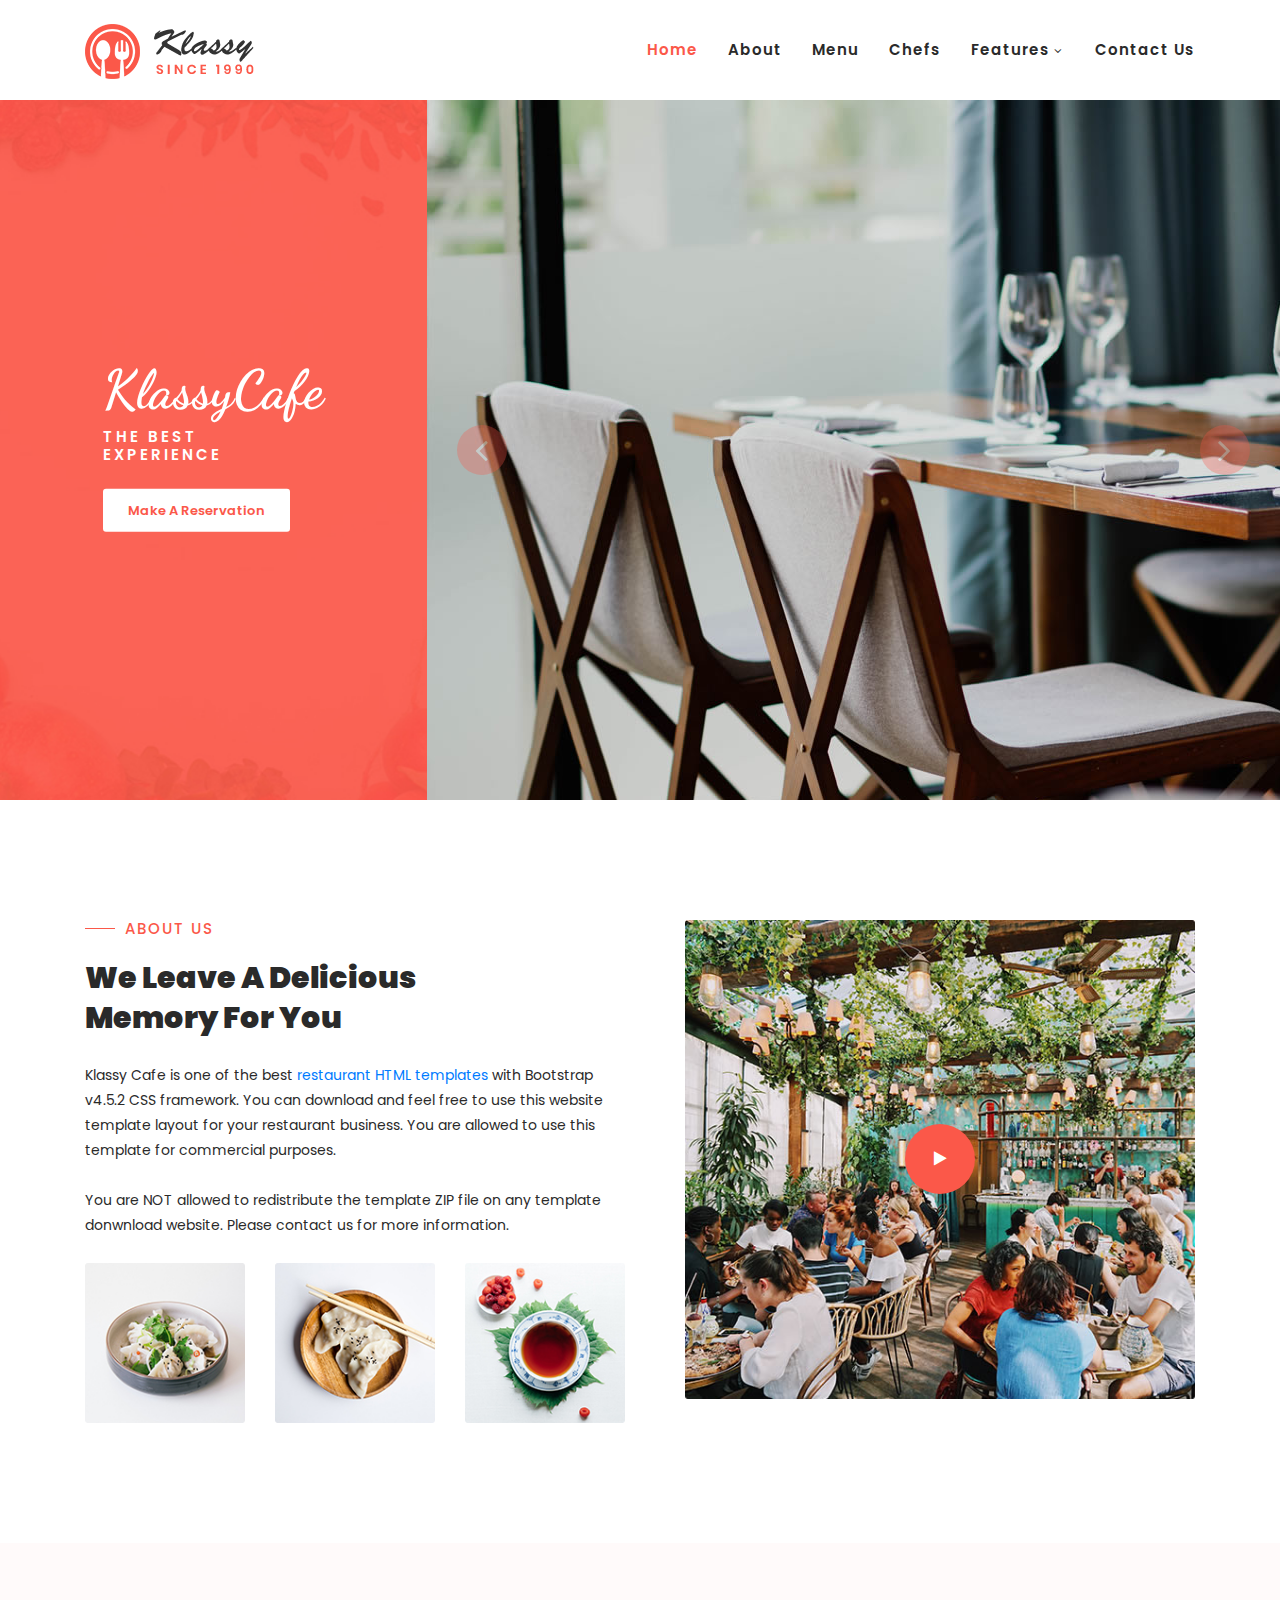
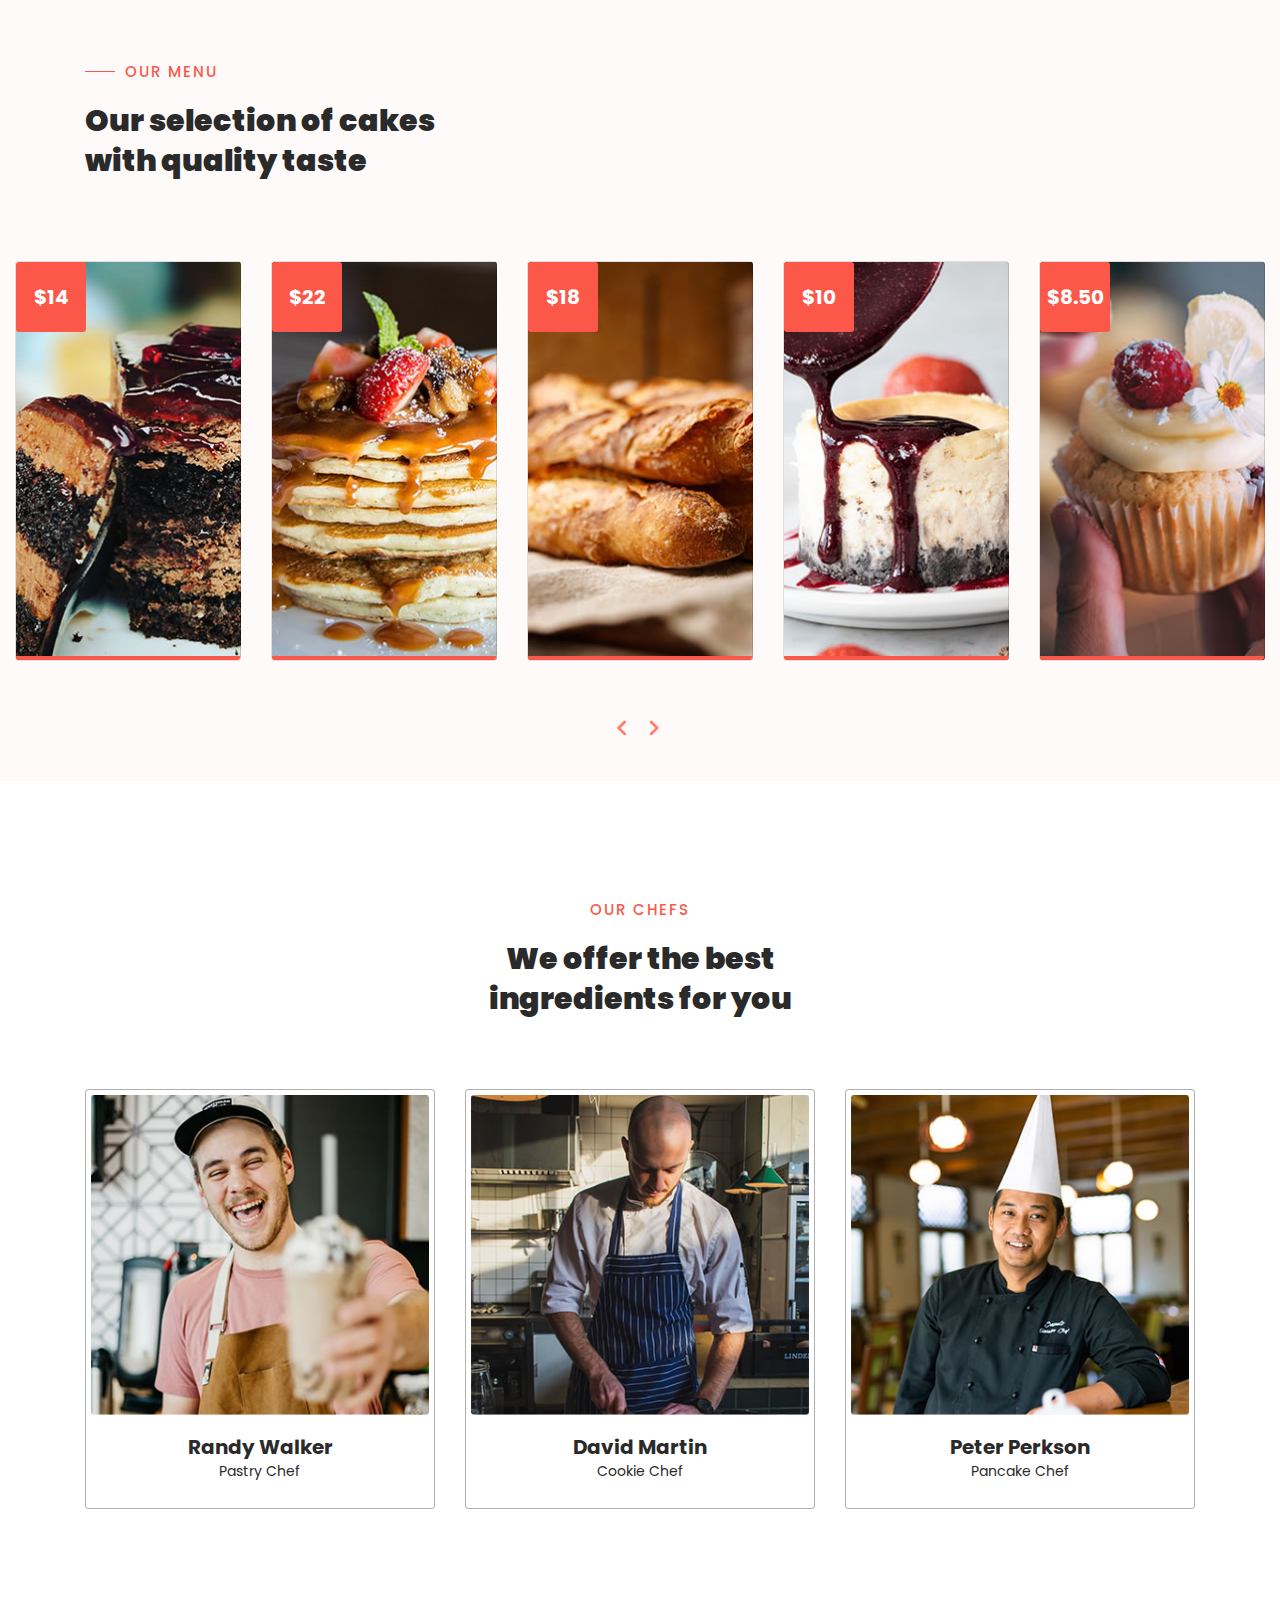
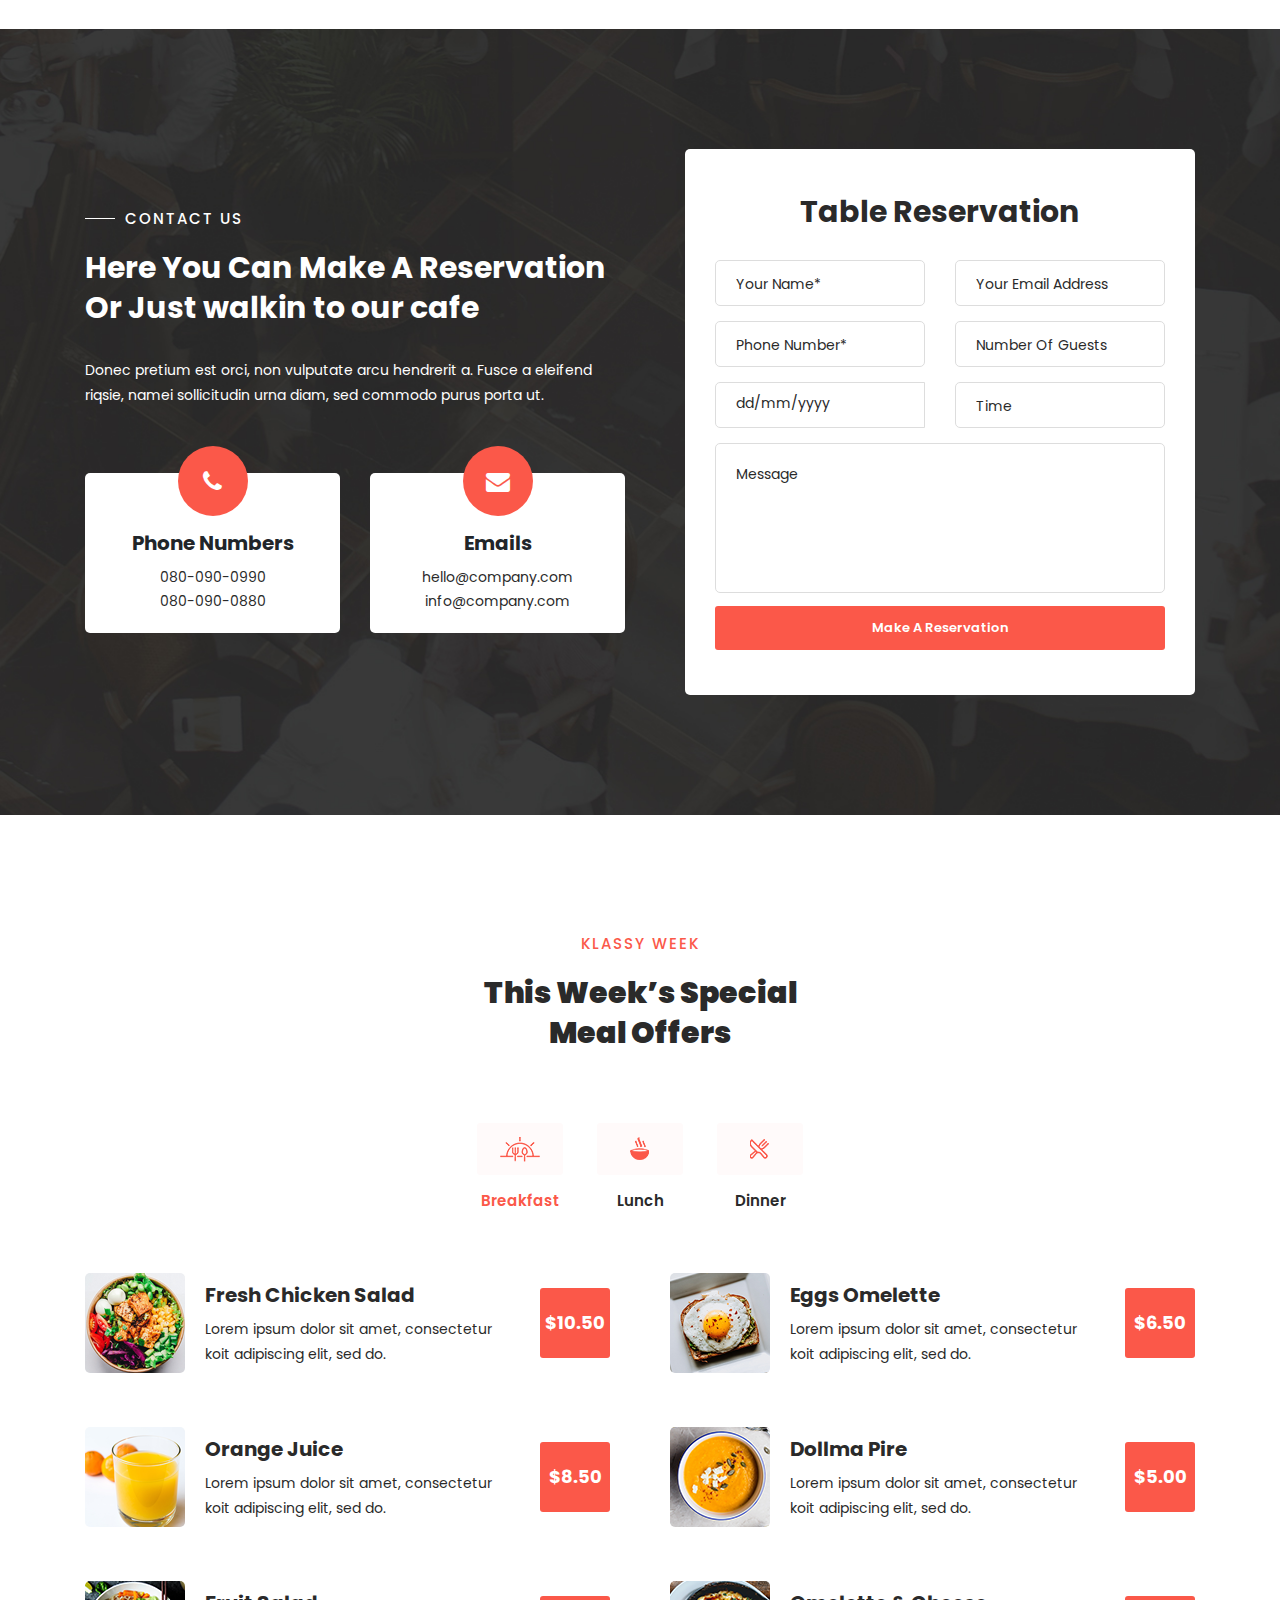
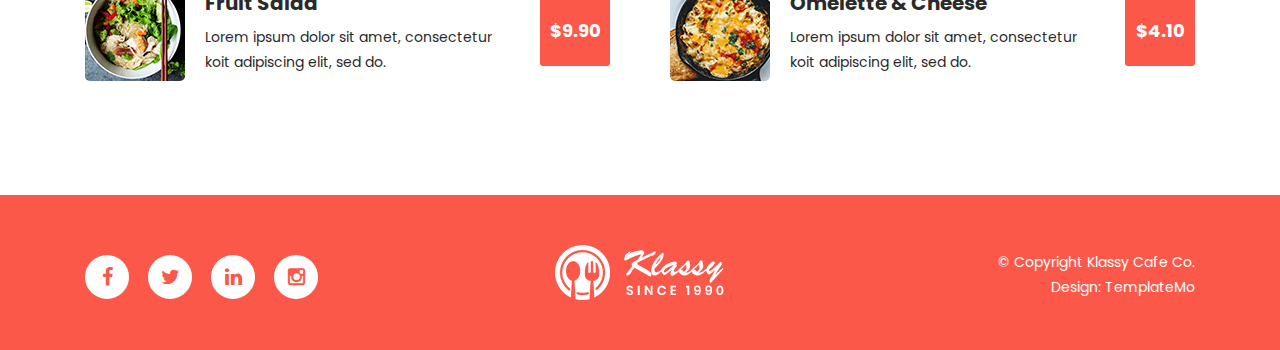
==== index.html @ 43f3581b "first commit" ====
<!DOCTYPE html>
<html lang="en">

  <head>

    <meta charset="utf-8">
    <meta name="viewport" content="width=device-width, initial-scale=1, shrink-to-fit=no">
    <meta name="description" content="">
    <meta name="author" content="">
    <link href="https://fonts.googleapis.com/css?family=Poppins:100,200,300,400,500,600,700,800,900&display=swap" rel="stylesheet">
    <link href="https://fonts.googleapis.com/css2?family=Dancing+Script:wght@400;500;600;700&display=swap" rel="stylesheet">

    <title>Klassy Cafe - Restaurant HTML Template</title>
<!--
    
TemplateMo 558 Klassy Cafe

https://templatemo.com/tm-558-klassy-cafe

-->
    <!-- Additional CSS Files -->
    <link rel="stylesheet" type="text/css" href="assets/css/bootstrap.min.css">

    <link rel="stylesheet" type="text/css" href="assets/css/font-awesome.css">

    <link rel="stylesheet" href="assets/css/templatemo-klassy-cafe.css">

    <link rel="stylesheet" href="assets/css/owl-carousel.css">

    <link rel="stylesheet" href="assets/css/lightbox.css">

    </head>
    
    <body>
    
    <!-- ***** Preloader Start ***** -->
    <div id="preloader">
        <div class="jumper">
            <div></div>
            <div></div>
            <div></div>
        </div>
    </div>  
    <!-- ***** Preloader End ***** -->
    
    
    <!-- ***** Header Area Start ***** -->
    <header class="header-area header-sticky">
        <div class="container">
            <div class="row">
                <div class="col-12">
                    <nav class="main-nav">
                        <!-- ***** Logo Start ***** -->
                        <a href="index.html" class="logo">
                            <img src="assets/images/klassy-logo.png" align="klassy cafe html template">
                        </a>
                        <!-- ***** Logo End ***** -->
                        <!-- ***** Menu Start ***** -->
                        <ul class="nav">
                            <li class="scroll-to-section"><a href="#top" class="active">Home</a></li>
                            <li class="scroll-to-section"><a href="#about">About</a></li>
                           	
                        <!-- 
                            <li class="submenu">
                                <a href="javascript:;">Drop Down</a>
                                <ul>
                                    <li><a href="#">Drop Down Page 1</a></li>
                                    <li><a href="#">Drop Down Page 2</a></li>
                                    <li><a href="#">Drop Down Page 3</a></li>
                                </ul>
                            </li>
                        -->
                            <li class="scroll-to-section"><a href="#menu">Menu</a></li>
                            <li class="scroll-to-section"><a href="#chefs">Chefs</a></li> 
                            <li class="submenu">
                                <a href="javascript:;">Features</a>
                                <ul>
                                    <li><a href="#">Features Page 1</a></li>
                                    <li><a href="#">Features Page 2</a></li>
                                    <li><a href="#">Features Page 3</a></li>
                                    <li><a href="#">Features Page 4</a></li>
                                </ul>
                            </li>
                            <!-- <li class=""><a rel="sponsored" href="https://templatemo.com" target="_blank">External URL</a></li> -->
                            <li class="scroll-to-section"><a href="#reservation">Contact Us</a></li> 
                        </ul>        
                        <a class='menu-trigger'>
                            <span>Menu</span>
                        </a>
                        <!-- ***** Menu End ***** -->
                    </nav>
                </div>
            </div>
        </div>
    </header>
    <!-- ***** Header Area End ***** -->

    <!-- ***** Main Banner Area Start ***** -->
    <div id="top">
        <div class="container-fluid">
            <div class="row">
                <div class="col-lg-4">
                    <div class="left-content">
                        <div class="inner-content">
                            <h4>KlassyCafe</h4>
                            <h6>THE BEST EXPERIENCE</h6>
                            <div class="main-white-button scroll-to-section">
                                <a href="#reservation">Make A Reservation</a>
                            </div>
                        </div>
                    </div>
                </div>
                <div class="col-lg-8">
                    <div class="main-banner header-text">
                        <div class="Modern-Slider">
                          <!-- Item -->
                          <div class="item">
                            <div class="img-fill">
                                <img src="assets/images/slide-01.jpg" alt="">
                            </div>
                          </div>
                          <!-- // Item -->
                          <!-- Item -->
                          <div class="item">
                            <div class="img-fill">
                                <img src="assets/images/slide-02.jpg" alt="">
                            </div>
                          </div>
                          <!-- // Item -->
                          <!-- Item -->
                          <div class="item">
                            <div class="img-fill">
                                <img src="assets/images/slide-03.jpg" alt="">
                            </div>
                          </div>
                          <!-- // Item -->
                        </div>
                    </div>
                </div>
            </div>
        </div>
    </div>
    <!-- ***** Main Banner Area End ***** -->

    <!-- ***** About Area Starts ***** -->
    <section class="section" id="about">
        <div class="container">
            <div class="row">
                <div class="col-lg-6 col-md-6 col-xs-12">
                    <div class="left-text-content">
                        <div class="section-heading">
                            <h6>About Us</h6>
                            <h2>We Leave A Delicious Memory For You</h2>
                        </div>
                        <p>Klassy Cafe is one of the best <a href="https://templatemo.com/tag/restaurant" target="_blank" rel="sponsored">restaurant HTML templates</a> with Bootstrap v4.5.2 CSS framework. You can download and feel free to use this website template layout for your restaurant business. You are allowed to use this template for commercial purposes. <br><br>You are NOT allowed to redistribute the template ZIP file on any template donwnload website. Please contact us for more information.</p>
                        <div class="row">
                            <div class="col-4">
                                <img src="assets/images/about-thumb-01.jpg" alt="">
                            </div>
                            <div class="col-4">
                                <img src="assets/images/about-thumb-02.jpg" alt="">
                            </div>
                            <div class="col-4">
                                <img src="assets/images/about-thumb-03.jpg" alt="">
                            </div>
                        </div>
                    </div>
                </div>
                <div class="col-lg-6 col-md-6 col-xs-12">
                    <div class="right-content">
                        <div class="thumb">
                            <a rel="nofollow" href="http://youtube.com"><i class="fa fa-play"></i></a>
                            <img src="assets/images/about-video-bg.jpg" alt="">
                        </div>
                    </div>
                </div>
            </div>
        </div>
    </section>
    <!-- ***** About Area Ends ***** -->

    <!-- ***** Menu Area Starts ***** -->
    <section class="section" id="menu">
        <div class="container">
            <div class="row">
                <div class="col-lg-4">
                    <div class="section-heading">
                        <h6>Our Menu</h6>
                        <h2>Our selection of cakes with quality taste</h2>
                    </div>
                </div>
            </div>
        </div>
        <div class="menu-item-carousel">
            <div class="col-lg-12">
                <div class="owl-menu-item owl-carousel">
                    <div class="item">
                        <div class='card card1'>
                            <div class="price"><h6>$14</h6></div>
                            <div class='info'>
                              <h1 class='title'>Chocolate Cake</h1>
                              <p class='description'>Lorem ipsum dolor sit amet, consectetur adipiscing elit, sedii do eiusmod teme.</p>
                              <div class="main-text-button">
                                  <div class="scroll-to-section"><a href="#reservation">Make Reservation <i class="fa fa-angle-down"></i></a></div>
                              </div>
                            </div>
                        </div>
                    </div>
                    <div class="item">
                        <div class='card card2'>
                            <div class="price"><h6>$22</h6></div>
                            <div class='info'>
                              <h1 class='title'>Klassy Pancake</h1>
                              <p class='description'>Lorem ipsum dolor sit amet, consectetur adipiscing elit, sedii do eiusmod teme.</p>
                              <div class="main-text-button">
                                  <div class="scroll-to-section"><a href="#reservation">Make Reservation <i class="fa fa-angle-down"></i></a></div>
                              </div>
                            </div>
                        </div>
                    </div>
                    <div class="item">
                        <div class='card card3'>
                            <div class="price"><h6>$18</h6></div>
                            <div class='info'>
                              <h1 class='title'>Tall Klassy Bread</h1>
                              <p class='description'>Lorem ipsum dolor sit amet, consectetur adipiscing elit, sedii do eiusmod teme.</p>
                              <div class="main-text-button">
                                  <div class="scroll-to-section"><a href="#reservation">Make Reservation <i class="fa fa-angle-down"></i></a></div>
                              </div>
                            </div>
                        </div>
                    </div>
                    <div class="item">
                        <div class='card card4'>
                            <div class="price"><h6>$10</h6></div>
                            <div class='info'>
                              <h1 class='title'>Blueberry CheeseCake</h1>
                              <p class='description'>Lorem ipsum dolor sit amet, consectetur adipiscing elit, sedii do eiusmod teme.</p>
                              <div class="main-text-button">
                                  <div class="scroll-to-section"><a href="#reservation">Make Reservation <i class="fa fa-angle-down"></i></a></div>
                              </div>
                            </div>
                        </div>
                    </div>
                    <div class="item">
                        <div class='card card5'>
                            <div class="price"><h6>$8.50</h6></div>
                            <div class='info'>
                              <h1 class='title'>Klassy Cup Cake</h1>
                              <p class='description'>Lorem ipsum dolor sit amet, consectetur adipiscing elit, sedii do eiusmod teme.</p>
                              <div class="main-text-button">
                                  <div class="scroll-to-section"><a href="#reservation">Make Reservation <i class="fa fa-angle-down"></i></a></div>
                              </div>
                            </div>
                        </div>
                    </div>
                    <div class="item">
                        <div class='card card3'>
                            <div class="price"><h6>$7.25</h6></div>
                            <div class='info'>
                              <h1 class='title'>Klassic Cake</h1>
                              <p class='description'>Lorem ipsum dolor sit amet, consectetur adipiscing elit, sedii do eiusmod teme.</p>
                              <div class="main-text-button">
                                  <div class="scroll-to-section"><a href="#reservation">Make Reservation <i class="fa fa-angle-down"></i></a></div>
                              </div>
                            </div>
                        </div>
                    </div>
                </div>
            </div>
        </div>
    </section>
    <!-- ***** Menu Area Ends ***** -->

    <!-- ***** Chefs Area Starts ***** -->
    <section class="section" id="chefs">
        <div class="container">
            <div class="row">
                <div class="col-lg-4 offset-lg-4 text-center">
                    <div class="section-heading">
                        <h6>Our Chefs</h6>
                        <h2>We offer the best ingredients for you</h2>
                    </div>
                </div>
            </div>
            <div class="row">
                <div class="col-lg-4">
                    <div class="chef-item">
                        <div class="thumb">
                            <div class="overlay"></div>
                            <ul class="social-icons">
                                <li><a href="#"><i class="fa fa-facebook"></i></a></li>
                                <li><a href="#"><i class="fa fa-twitter"></i></a></li>
                                <li><a href="#"><i class="fa fa-instagram"></i></a></li>
                            </ul>
                            <img src="assets/images/chefs-01.jpg" alt="Chef #1">
                        </div>
                        <div class="down-content">
                            <h4>Randy Walker</h4>
                            <span>Pastry Chef</span>
                        </div>
                    </div>
                </div>
                <div class="col-lg-4">
                    <div class="chef-item">
                        <div class="thumb">
                            <div class="overlay"></div>
                            <ul class="social-icons">
                                <li><a href="#"><i class="fa fa-facebook"></i></a></li>
                                <li><a href="#"><i class="fa fa-twitter"></i></a></li>
                                <li><a href="#"><i class="fa fa-behance"></i></a></li>
                            </ul>
                            <img src="assets/images/chefs-02.jpg" alt="Chef #2">
                        </div>
                        <div class="down-content">
                            <h4>David Martin</h4>
                            <span>Cookie Chef</span>
                        </div>
                    </div>
                </div>
                <div class="col-lg-4">
                    <div class="chef-item">
                        <div class="thumb">
                            <div class="overlay"></div>
                            <ul class="social-icons">
                                <li><a href="#"><i class="fa fa-facebook"></i></a></li>
                                <li><a href="#"><i class="fa fa-twitter"></i></a></li>
                                <li><a href="#"><i class="fa fa-google"></i></a></li>
                            </ul>
                            <img src="assets/images/chefs-03.jpg" alt="Chef #3">
                        </div>
                        <div class="down-content">
                            <h4>Peter Perkson</h4>
                            <span>Pancake Chef</span>
                        </div>
                    </div>
                </div>
            </div>
        </div>
    </section>
    <!-- ***** Chefs Area Ends ***** -->

    <!-- ***** Reservation Us Area Starts ***** -->
    <section class="section" id="reservation">
        <div class="container">
            <div class="row">
                <div class="col-lg-6 align-self-center">
                    <div class="left-text-content">
                        <div class="section-heading">
                            <h6>Contact Us</h6>
                            <h2>Here You Can Make A Reservation Or Just walkin to our cafe</h2>
                        </div>
                        <p>Donec pretium est orci, non vulputate arcu hendrerit a. Fusce a eleifend riqsie, namei sollicitudin urna diam, sed commodo purus porta ut.</p>
                        <div class="row">
                            <div class="col-lg-6">
                                <div class="phone">
                                    <i class="fa fa-phone"></i>
                                    <h4>Phone Numbers</h4>
                                    <span><a href="#">080-090-0990</a><br><a href="#">080-090-0880</a></span>
                                </div>
                            </div>
                            <div class="col-lg-6">
                                <div class="message">
                                    <i class="fa fa-envelope"></i>
                                    <h4>Emails</h4>
                                    <span><a href="#">hello@company.com</a><br><a href="#">info@company.com</a></span>
                                </div>
                            </div>
                        </div>
                    </div>
                </div>
                <div class="col-lg-6">
                    <div class="contact-form">
                        <form id="contact" action="" method="post">
                          <div class="row">
                            <div class="col-lg-12">
                                <h4>Table Reservation</h4>
                            </div>
                            <div class="col-lg-6 col-sm-12">
                              <fieldset>
                                <input name="name" type="text" id="name" placeholder="Your Name*" required="">
                              </fieldset>
                            </div>
                            <div class="col-lg-6 col-sm-12">
                              <fieldset>
                              <input name="email" type="text" id="email" pattern="[^ @]*@[^ @]*" placeholder="Your Email Address" required="">
                            </fieldset>
                            </div>
                            <div class="col-lg-6 col-sm-12">
                              <fieldset>
                                <input name="phone" type="text" id="phone" placeholder="Phone Number*" required="">
                              </fieldset>
                            </div>
                            <div class="col-md-6 col-sm-12">
                              <fieldset>
                                <select value="number-guests" name="number-guests" id="number-guests">
                                    <option value="number-guests">Number Of Guests</option>
                                    <option name="1" id="1">1</option>
                                    <option name="2" id="2">2</option>
                                    <option name="3" id="3">3</option>
                                    <option name="4" id="4">4</option>
                                    <option name="5" id="5">5</option>
                                    <option name="6" id="6">6</option>
                                    <option name="7" id="7">7</option>
                                    <option name="8" id="8">8</option>
                                    <option name="9" id="9">9</option>
                                    <option name="10" id="10">10</option>
                                    <option name="11" id="11">11</option>
                                    <option name="12" id="12">12</option>
                                </select>
                              </fieldset>
                            </div>
                            <div class="col-lg-6">
                                <div id="filterDate2">    
                                  <div class="input-group date" data-date-format="dd/mm/yyyy">
                                    <input  name="date" id="date" type="text" class="form-control" placeholder="dd/mm/yyyy">
                                    <div class="input-group-addon" >
                                      <span class="glyphicon glyphicon-th"></span>
                                    </div>
                                  </div>
                                </div>   
                            </div>
                            <div class="col-md-6 col-sm-12">
                              <fieldset>
                                <select value="time" name="time" id="time">
                                    <option value="time">Time</option>
                                    <option name="Breakfast" id="Breakfast">Breakfast</option>
                                    <option name="Lunch" id="Lunch">Lunch</option>
                                    <option name="Dinner" id="Dinner">Dinner</option>
                                </select>
                              </fieldset>
                            </div>
                            <div class="col-lg-12">
                              <fieldset>
                                <textarea name="message" rows="6" id="message" placeholder="Message" required=""></textarea>
                              </fieldset>
                            </div>
                            <div class="col-lg-12">
                              <fieldset>
                                <button type="submit" id="form-submit" class="main-button-icon">Make A Reservation</button>
                              </fieldset>
                            </div>
                          </div>
                        </form>
                    </div>
                </div>
            </div>
        </div>
    </section>
    <!-- ***** Reservation Area Ends ***** -->

    <!-- ***** Menu Area Starts ***** -->
    <section class="section" id="offers">
        <div class="container">
            <div class="row">
                <div class="col-lg-4 offset-lg-4 text-center">
                    <div class="section-heading">
                        <h6>Klassy Week</h6>
                        <h2>This Week’s Special Meal Offers</h2>
                    </div>
                </div>
            </div>
            <div class="row">
                <div class="col-lg-12">
                    <div class="row" id="tabs">
                        <div class="col-lg-12">
                            <div class="heading-tabs">
                                <div class="row">
                                    <div class="col-lg-6 offset-lg-3">
                                        <ul>
                                          <li><a href='#tabs-1'><img src="assets/images/tab-icon-01.png" alt="">Breakfast</a></li>
                                          <li><a href='#tabs-2'><img src="assets/images/tab-icon-02.png" alt="">Lunch</a></a></li>
                                          <li><a href='#tabs-3'><img src="assets/images/tab-icon-03.png" alt="">Dinner</a></a></li>
                                        </ul>
                                    </div>
                                </div>
                            </div>
                        </div>
                        <div class="col-lg-12">
                            <section class='tabs-content'>
                                <article id='tabs-1'>
                                    <div class="row">
                                        <div class="col-lg-6">
                                            <div class="row">
                                                <div class="left-list">
                                                    <div class="col-lg-12">
                                                        <div class="tab-item">
                                                            <img src="assets/images/tab-item-01.png" alt="">
                                                            <h4>Fresh Chicken Salad</h4>
                                                            <p>Lorem ipsum dolor sit amet, consectetur koit adipiscing elit, sed do.</p>
                                                            <div class="price">
                                                                <h6>$10.50</h6>
                                                            </div>
                                                        </div>
                                                    </div>
                                                    <div class="col-lg-12">
                                                        <div class="tab-item">
                                                            <img src="assets/images/tab-item-02.png" alt="">
                                                            <h4>Orange Juice</h4>
                                                            <p>Lorem ipsum dolor sit amet, consectetur koit adipiscing elit, sed do.</p>
                                                            <div class="price">
                                                                <h6>$8.50</h6>
                                                            </div>
                                                        </div>
                                                    </div>
                                                    <div class="col-lg-12">
                                                        <div class="tab-item">
                                                            <img src="assets/images/tab-item-03.png" alt="">
                                                            <h4>Fruit Salad</h4>
                                                            <p>Lorem ipsum dolor sit amet, consectetur koit adipiscing elit, sed do.</p>
                                                            <div class="price">
                                                                <h6>$9.90</h6>
                                                            </div>
                                                        </div>
                                                    </div>
                                                </div>
                                            </div>
                                        </div>
                                        <div class="col-lg-6">
                                            <div class="row">
                                                <div class="right-list">
                                                    <div class="col-lg-12">
                                                        <div class="tab-item">
                                                            <img src="assets/images/tab-item-04.png" alt="">
                                                            <h4>Eggs Omelette</h4>
                                                            <p>Lorem ipsum dolor sit amet, consectetur koit adipiscing elit, sed do.</p>
                                                            <div class="price">
                                                                <h6>$6.50</h6>
                                                            </div>
                                                        </div>
                                                    </div>
                                                    <div class="col-lg-12">
                                                        <div class="tab-item">
                                                            <img src="assets/images/tab-item-05.png" alt="">
                                                            <h4>Dollma Pire</h4>
                                                            <p>Lorem ipsum dolor sit amet, consectetur koit adipiscing elit, sed do.</p>
                                                            <div class="price">
                                                                <h6>$5.00</h6>
                                                            </div>
                                                        </div>
                                                    </div>
                                                    <div class="col-lg-12">
                                                        <div class="tab-item">
                                                            <img src="assets/images/tab-item-06.png" alt="">
                                                            <h4>Omelette & Cheese</h4>
                                                            <p>Lorem ipsum dolor sit amet, consectetur koit adipiscing elit, sed do.</p>
                                                            <div class="price">
                                                                <h6>$4.10</h6>
                                                            </div>
                                                        </div>
                                                    </div>
                                                </div>
                                            </div>
                                        </div>
                                    </div>
                                </article>  
                                <article id='tabs-2'>
                                    <div class="row">
                                        <div class="col-lg-6">
                                            <div class="row">
                                                <div class="left-list">
                                                    <div class="col-lg-12">
                                                        <div class="tab-item">
                                                            <img src="assets/images/tab-item-04.png" alt="">
                                                            <h4>Eggs Omelette</h4>
                                                            <p>Lorem ipsum dolor sit amet, consectetur koit adipiscing elit, sed do.</p>
                                                            <div class="price">
                                                                <h6>$14</h6>
                                                            </div>
                                                        </div>
                                                    </div>
                                                    <div class="col-lg-12">
                                                        <div class="tab-item">
                                                            <img src="assets/images/tab-item-05.png" alt="">
                                                            <h4>Dollma Pire</h4>
                                                            <p>Lorem ipsum dolor sit amet, consectetur koit adipiscing elit, sed do.</p>
                                                            <div class="price">
                                                                <h6>$18</h6>
                                                            </div>
                                                        </div>
                                                    </div>
                                                    <div class="col-lg-12">
                                                        <div class="tab-item">
                                                            <img src="assets/images/tab-item-06.png" alt="">
                                                            <h4>Omelette & Cheese</h4>
                                                            <p>Lorem ipsum dolor sit amet, consectetur koit adipiscing elit, sed do.</p>
                                                            <div class="price">
                                                                <h6>$22</h6>
                                                            </div>
                                                        </div>
                                                    </div>
                                                </div>
                                            </div>
                                        </div>
                                        <div class="col-lg-6">
                                            <div class="row">
                                                <div class="right-list">
                                                    <div class="col-lg-12">
                                                        <div class="tab-item">
                                                            <img src="assets/images/tab-item-01.png" alt="">
                                                            <h4>Fresh Chicken Salad</h4>
                                                            <p>Lorem ipsum dolor sit amet, consectetur koit adipiscing elit, sed do.</p>
                                                            <div class="price">
                                                                <h6>$10</h6>
                                                            </div>
                                                        </div>
                                                    </div>
                                                    <div class="col-lg-12">
                                                        <div class="tab-item">
                                                            <img src="assets/images/tab-item-02.png" alt="">
                                                            <h4>Orange Juice</h4>
                                                            <p>Lorem ipsum dolor sit amet, consectetur koit adipiscing elit, sed do.</p>
                                                            <div class="price">
                                                                <h6>$20</h6>
                                                            </div>
                                                        </div>
                                                    </div>
                                                    <div class="col-lg-12">
                                                        <div class="tab-item">
                                                            <img src="assets/images/tab-item-03.png" alt="">
                                                            <h4>Fruit Salad</h4>
                                                            <p>Lorem ipsum dolor sit amet, consectetur koit adipiscing elit, sed do.</p>
                                                            <div class="price">
                                                                <h6>$30</h6>
                                                            </div>
                                                        </div>
                                                    </div>
                                                </div>
                                            </div>
                                        </div>
                                    </div>
                                </article>  
                                <article id='tabs-3'>
                                    <div class="row">
                                        <div class="col-lg-6">
                                            <div class="row">
                                                <div class="left-list">
                                                    <div class="col-lg-12">
                                                        <div class="tab-item">
                                                            <img src="assets/images/tab-item-05.png" alt="">
                                                            <h4>Eggs Omelette</h4>
                                                            <p>Lorem ipsum dolor sit amet, consectetur koit adipiscing elit, sed do.</p>
                                                            <div class="price">
                                                                <h6>$14</h6>
                                                            </div>
                                                        </div>
                                                    </div>
                                                    <div class="col-lg-12">
                                                        <div class="tab-item">
                                                            <img src="assets/images/tab-item-03.png" alt="">
                                                            <h4>Orange Juice</h4>
                                                            <p>Lorem ipsum dolor sit amet, consectetur koit adipiscing elit, sed do.</p>
                                                            <div class="price">
                                                                <h6>$18</h6>
                                                            </div>
                                                        </div>
                                                    </div>
                                                    <div class="col-lg-12">
                                                        <div class="tab-item">
                                                            <img src="assets/images/tab-item-02.png" alt="">
                                                            <h4>Fruit Salad</h4>
                                                            <p>Lorem ipsum dolor sit amet, consectetur koit adipiscing elit, sed do.</p>
                                                            <div class="price">
                                                                <h6>$10</h6>
                                                            </div>
                                                        </div>
                                                    </div>
                                                </div>
                                            </div>
                                        </div>
                                        <div class="col-lg-6">
                                            <div class="row">
                                                <div class="right-list">
                                                    <div class="col-lg-12">
                                                        <div class="tab-item">
                                                            <img src="assets/images/tab-item-06.png" alt="">
                                                            <h4>Fresh Chicken Salad</h4>
                                                            <p>Lorem ipsum dolor sit amet, consectetur koit adipiscing elit, sed do.</p>
                                                            <div class="price">
                                                                <h6>$8.50</h6>
                                                            </div>
                                                        </div>
                                                    </div>
                                                    <div class="col-lg-12">
                                                        <div class="tab-item">
                                                            <img src="assets/images/tab-item-01.png" alt="">
                                                            <h4>Dollma Pire</h4>
                                                            <p>Lorem ipsum dolor sit amet, consectetur koit adipiscing elit, sed do.</p>
                                                            <div class="price">
                                                                <h6>$9</h6>
                                                            </div>
                                                        </div>
                                                    </div>
                                                    <div class="col-lg-12">
                                                        <div class="tab-item">
                                                            <img src="assets/images/tab-item-04.png" alt="">
                                                            <h4>Omelette & Cheese</h4>
                                                            <p>Lorem ipsum dolor sit amet, consectetur koit adipiscing elit, sed do.</p>
                                                            <div class="price">
                                                                <h6>$11</h6>
                                                            </div>
                                                        </div>
                                                    </div>
                                                </div>
                                            </div>
                                        </div>
                                    </div>
                                </article>   
                            </section>
                        </div>
                    </div>
                </div>
            </div>
        </div>
    </section>
    <!-- ***** Chefs Area Ends ***** --> 
    
    <!-- ***** Footer Start ***** -->
    <footer>
        <div class="container">
            <div class="row">
                <div class="col-lg-4 col-xs-12">
                    <div class="right-text-content">
                            <ul class="social-icons">
                                <li><a href="#"><i class="fa fa-facebook"></i></a></li>
                                <li><a href="#"><i class="fa fa-twitter"></i></a></li>
                                <li><a href="#"><i class="fa fa-linkedin"></i></a></li>
                                <li><a href="#"><i class="fa fa-instagram"></i></a></li>
                            </ul>
                    </div>
                </div>
                <div class="col-lg-4">
                    <div class="logo">
                        <a href="index.html"><img src="assets/images/white-logo.png" alt=""></a>
                    </div>
                </div>
                <div class="col-lg-4 col-xs-12">
                    <div class="left-text-content">
                        <p>© Copyright Klassy Cafe Co.
                        
                        <br>Design: TemplateMo</p>
                    </div>
                </div>
            </div>
        </div>
    </footer>

    <!-- jQuery -->
    <script src="assets/js/jquery-2.1.0.min.js"></script>

    <!-- Bootstrap -->
    <script src="assets/js/popper.js"></script>
    <script src="assets/js/bootstrap.min.js"></script>

    <!-- Plugins -->
    <script src="assets/js/owl-carousel.js"></script>
    <script src="assets/js/accordions.js"></script>
    <script src="assets/js/datepicker.js"></script>
    <script src="assets/js/scrollreveal.min.js"></script>
    <script src="assets/js/waypoints.min.js"></script>
    <script src="assets/js/jquery.counterup.min.js"></script>
    <script src="assets/js/imgfix.min.js"></script> 
    <script src="assets/js/slick.js"></script> 
    <script src="assets/js/lightbox.js"></script> 
    <script src="assets/js/isotope.js"></script> 
    
    <!-- Global Init -->
    <script src="assets/js/custom.js"></script>
    <script>

        $(function() {
            var selectedClass = "";
            $("p").click(function(){
            selectedClass = $(this).attr("data-rel");
            $("#portfolio").fadeTo(50, 0.1);
                $("#portfolio div").not("."+selectedClass).fadeOut();
            setTimeout(function() {
              $("."+selectedClass).fadeIn();
              $("#portfolio").fadeTo(50, 1);
            }, 500);
                
            });
        });

    </script>
  </body>
</html>
---- assets/css/templatemo-klassy-cafe.css ----
/*

TemplateMo 558 Klassy Cafe

https://templatemo.com/tm-558-klassy-cafe

*/

/* ---------------------------------------------
Table of contents
------------------------------------------------
01. font & reset css
02. reset
03. global styles
04. header
05. banner
06. features
07. testimonials
08. contact
09. footer
10. preloader
11. search
12. portfolio

--------------------------------------------- */
/* 
---------------------------------------------
font & reset css
--------------------------------------------- 
*/
@import url("https://fonts.googleapis.com/css?family=Poppins:100,200,300,400,500,600,700,800,900");

/* 
---------------------------------------------
reset
--------------------------------------------- 
*/
html,
body,
div,
span,
applet,
object,
iframe,
h1,
h2,
h3,
h4,
h5,
h6,
p,
blockquote,
div pre,
a,
abbr,
acronym,
address,
big,
cite,
code,
del,
dfn,
em,
font,
img,
ins,
kbd,
q,
s,
samp,
small,
strike,
strong,
sub,
sup,
tt,
var,
b,
u,
i,
center,
dl,
dt,
dd,
ol,
ul,
li,
figure,
header,
nav,
section,
article,
aside,
footer,
figcaption {
  margin: 0;
  padding: 0;
  border: 0;
  outline: 0;
}

.clearfix:after {
  content: ".";
  display: block;
  clear: both;
  visibility: hidden;
  line-height: 0;
  height: 0;
}

.clearfix {
  display: inline-block;
}

html[xmlns] .clearfix {
  display: block;
}

* html .clearfix {
  height: 1%;
}

ul,
li {
  padding: 0;
  margin: 0;
  list-style: none;
}

header,
nav,
section,
article,
aside,
footer,
hgroup {
  display: block;
}

* {
  box-sizing: border-box;
}

html,
body {
  font-family: 'Poppins', sans-serif;
  font-weight: 400;
  background-color: #fff;
  font-size: 16px;
  -ms-text-size-adjust: 100%;
  -webkit-font-smoothing: antialiased;
  -moz-osx-font-smoothing: grayscale;
}

a {
  text-decoration: none !important;
}

h1,
h2,
h3,
h4,
h5,
h6 {
  margin-top: 0px;
  margin-bottom: 0px;
}

ul {
  margin-bottom: 0px;
}

p {
  font-size: 14px;
  line-height: 25px;
  color: #2a2a2a;
}

/* 
---------------------------------------------
global styles
--------------------------------------------- 
*/
html,
body {
  background: #fff;
  font-family: 'Poppins', sans-serif;
}

::selection {
  background: #fb5849;
  color: #fff;
}

::-moz-selection {
  background: #fb5849;
  color: #fff;
}

@media (max-width: 991px) {

  html,
  body {
    overflow-x: hidden;
  }

  .mobile-top-fix {
    margin-top: 30px;
    margin-bottom: 0px;
  }

  .mobile-bottom-fix {
    margin-bottom: 30px;
  }

  .mobile-bottom-fix-big {
    margin-bottom: 60px;
  }
}

.main-white-button a {
  font-size: 13px;
  color: #fb5849;
  background-color: #fff;
  padding: 12px 25px;
  display: inline-block;
  border-radius: 3px;
  font-weight: 600;
  transition: all .3s;
}

.main-white-button a:hover {
  opacity: 0.9;
}

.main-text-button a {
  font-size: 13px;
  color: #fff;
  font-weight: 600;
  transition: all .3s;
}

.main-text-button a:hover {
  opacity: 0.9;
}

.section-heading h6 {
  position: relative;
  font-size: 15px;
  color: #fb5849;
  font-weight: 500;
  letter-spacing: 2px;
  text-transform: uppercase;
  padding-left: 40px;
}

.section-heading h6:before {
  width: 30px;
  height: 1px;
  content: '';
  position: absolute;
  left: 0;
  top: 8px;
  background-color: #fb5849;
}

.section-heading h2 {
  line-height: 40px;
  margin-top: 20px;
  margin-bottom: 25px;
  font-size: 30px;
  font-weight: 900;
  color: #2a2a2a;
}


/* 
---------------------------------------------
header
--------------------------------------------- 
*/

.background-header {
  background-color: #fff;
  height: 80px !important;
  position: fixed !important;
  top: 0px;
  left: 0px;
  right: 0px;
  box-shadow: 0px 0px 10px rgba(0, 0, 0, 0.15) !important;
}

.background-header .logo,
.background-header .main-nav .nav li a {
  color: #1e1e1e !important;
}

.background-header .main-nav .nav li:hover a {
  color: #fb5849 !important;
}

.background-header .nav li a.active {
  color: #fb5849 !important;
}

.header-area {
  background-color: #fff;
  position: absolute;
  top: 0px;
  left: 0px;
  right: 0px;
  z-index: 100;
  height: 100px;
  -webkit-transition: all .5s ease 0s;
  -moz-transition: all .5s ease 0s;
  -o-transition: all .5s ease 0s;
  transition: all .5s ease 0s;
}

.header-area .main-nav {
  min-height: 80px;
  background: transparent;
}

.header-area .main-nav .logo {
  line-height: 100px;
  color: #fff;
  font-size: 28px;
  font-weight: 700;
  text-transform: uppercase;
  letter-spacing: 2px;
  float: left;
  -webkit-transition: all 0.3s ease 0s;
  -moz-transition: all 0.3s ease 0s;
  -o-transition: all 0.3s ease 0s;
  transition: all 0.3s ease 0s;
}

.background-header .main-nav .logo {
  line-height: 75px;
}

.background-header .nav {
  margin-top: 20px !important;
}

.header-area .main-nav .nav {
  float: right;
  margin-top: 30px;
  margin-right: 0px;
  background-color: transparent;
  -webkit-transition: all 0.3s ease 0s;
  -moz-transition: all 0.3s ease 0s;
  -o-transition: all 0.3s ease 0s;
  transition: all 0.3s ease 0s;
  position: relative;
  z-index: 999;
}

.header-area .main-nav .nav li {
  padding-left: 15px;
  padding-right: 15px;
}

.header-area .main-nav .nav li:last-child {
  padding-right: 0px;
}

.header-area .main-nav .nav li a {
  display: block;
  font-weight: 600;
  font-size: 15px;
  color: #2a2a2a;
  text-transform: capitalize;
  -webkit-transition: all 0.3s ease 0s;
  -moz-transition: all 0.3s ease 0s;
  -o-transition: all 0.3s ease 0s;
  transition: all 0.3s ease 0s;
  height: 40px;
  line-height: 40px;
  border: transparent;
  letter-spacing: 1px;
}

.header-area .main-nav .nav li a {
  color: #2a2a2a;
}

.header-area .main-nav .nav li:hover a,
.header-area .main-nav .nav li a.active {
  color: #fb5849 !important;
}

.background-header .main-nav .nav li:hover a,
.background-header .main-nav .nav li a.active {
  color: #fb5849 !important;
  opacity: 1;
}

.header-area .main-nav .nav li.submenu {
  position: relative;
  padding-right: 30px;
}

.header-area .main-nav .nav li.submenu:after {
  font-family: FontAwesome;
  content: "\f107";
  font-size: 12px;
  color: #2a2a2a;
  position: absolute;
  right: 18px;
  top: 12px;
}

.background-header .main-nav .nav li.submenu:after {
  color: #2a2a2a;
}

.header-area .main-nav .nav li.submenu ul {
  position: absolute;
  width: 200px;
  box-shadow: 0 2px 28px 0 rgba(0, 0, 0, 0.06);
  overflow: hidden;
  top: 50px;
  opacity: 0;
  transform: translateY(+2em);
  visibility: hidden;
  z-index: -1;
  transition: all 0.3s ease-in-out 0s, visibility 0s linear 0.3s, z-index 0s linear 0.01s;
}

.header-area .main-nav .nav li.submenu ul li {
  margin-left: 0px;
  padding-left: 0px;
  padding-right: 0px;
}

.header-area .main-nav .nav li.submenu ul li a {
  opacity: 1;
  display: block;
  background: #f7f7f7;
  color: #2a2a2a !important;
  padding-left: 20px;
  height: 40px;
  line-height: 40px;
  -webkit-transition: all 0.3s ease 0s;
  -moz-transition: all 0.3s ease 0s;
  -o-transition: all 0.3s ease 0s;
  transition: all 0.3s ease 0s;
  position: relative;
  font-size: 13px;
  font-weight: 400;
  border-bottom: 1px solid #eee;
}

.header-area .main-nav .nav li.submenu ul li a:hover {
  background: #fff;
  color: #fb5849 !important;
  padding-left: 25px;
}

.header-area .main-nav .nav li.submenu ul li a:hover:before {
  width: 3px;
}

.header-area .main-nav .nav li.submenu:hover ul {
  visibility: visible;
  opacity: 1;
  z-index: 1;
  transform: translateY(0%);
  transition-delay: 0s, 0s, 0.3s;
}

.header-area .main-nav .menu-trigger {
  cursor: pointer;
  display: block;
  position: absolute;
  top: 33px;
  width: 32px;
  height: 40px;
  text-indent: -9999em;
  z-index: 99;
  right: 40px;
  display: none;
}

.background-header .main-nav .menu-trigger {
  top: 23px;
}

.header-area .main-nav .menu-trigger span,
.header-area .main-nav .menu-trigger span:before,
.header-area .main-nav .menu-trigger span:after {
  -moz-transition: all 0.4s;
  -o-transition: all 0.4s;
  -webkit-transition: all 0.4s;
  transition: all 0.4s;
  background-color: #1e1e1e;
  display: block;
  position: absolute;
  width: 30px;
  height: 2px;
  left: 0;
}

.background-header .main-nav .menu-trigger span,
.background-header .main-nav .menu-trigger span:before,
.background-header .main-nav .menu-trigger span:after {
  background-color: #1e1e1e;
}

.header-area .main-nav .menu-trigger span:before,
.header-area .main-nav .menu-trigger span:after {
  -moz-transition: all 0.4s;
  -o-transition: all 0.4s;
  -webkit-transition: all 0.4s;
  transition: all 0.4s;
  background-color: #1e1e1e;
  display: block;
  position: absolute;
  width: 30px;
  height: 2px;
  left: 0;
  width: 75%;
}

.background-header .main-nav .menu-trigger span:before,
.background-header .main-nav .menu-trigger span:after {
  background-color: #1e1e1e;
}

.header-area .main-nav .menu-trigger span:before,
.header-area .main-nav .menu-trigger span:after {
  content: "";
}

.header-area .main-nav .menu-trigger span {
  top: 16px;
}

.header-area .main-nav .menu-trigger span:before {
  -moz-transform-origin: 33% 100%;
  -ms-transform-origin: 33% 100%;
  -webkit-transform-origin: 33% 100%;
  transform-origin: 33% 100%;
  top: -10px;
  z-index: 10;
}

.header-area .main-nav .menu-trigger span:after {
  -moz-transform-origin: 33% 0;
  -ms-transform-origin: 33% 0;
  -webkit-transform-origin: 33% 0;
  transform-origin: 33% 0;
  top: 10px;
}

.header-area .main-nav .menu-trigger.active span,
.header-area .main-nav .menu-trigger.active span:before,
.header-area .main-nav .menu-trigger.active span:after {
  background-color: transparent;
  width: 100%;
}

.header-area .main-nav .menu-trigger.active span:before {
  -moz-transform: translateY(6px) translateX(1px) rotate(45deg);
  -ms-transform: translateY(6px) translateX(1px) rotate(45deg);
  -webkit-transform: translateY(6px) translateX(1px) rotate(45deg);
  transform: translateY(6px) translateX(1px) rotate(45deg);
  background-color: #1e1e1e;
}

.background-header .main-nav .menu-trigger.active span:before {
  background-color: #1e1e1e;
}

.header-area .main-nav .menu-trigger.active span:after {
  -moz-transform: translateY(-6px) translateX(1px) rotate(-45deg);
  -ms-transform: translateY(-6px) translateX(1px) rotate(-45deg);
  -webkit-transform: translateY(-6px) translateX(1px) rotate(-45deg);
  transform: translateY(-6px) translateX(1px) rotate(-45deg);
  background-color: #1e1e1e;
}

.background-header .main-nav .menu-trigger.active span:after {
  background-color: #1e1e1e;
}

.header-area.header-sticky {
  min-height: 80px;
}

.header-area .nav {
  margin-top: 30px;
}

.header-area.header-sticky .nav li a.active {
  color: #fb5849;
}

@media (max-width: 1200px) {
  .header-area .main-nav .nav li {
    padding-left: 12px;
    padding-right: 12px;
  }

  .header-area .main-nav:before {
    display: none;
  }
}

@media (max-width: 767px) {
  .header-area .main-nav .logo {
    color: #1e1e1e;
  }

  .header-area.header-sticky .nav li a:hover,
  .header-area.header-sticky .nav li a.active {
    color: #fb5849 !important;
    opacity: 1;
  }

  .header-area.header-sticky .nav li.search-icon a {
    width: 100%;
  }

  .header-area {
    background-color: #f7f7f7;
    padding: 0px 15px;
    height: 100px;
    box-shadow: none;
    text-align: center;
  }

  .header-area .container {
    padding: 0px;
  }

  .header-area .logo {
    margin-left: 30px;
  }

  .header-area .menu-trigger {
    display: block !important;
  }

  .header-area .main-nav {
    overflow: hidden;
  }

  .header-area .main-nav .nav {
    float: none;
    width: 100%;
    display: none;
    -webkit-transition: all 0s ease 0s;
    -moz-transition: all 0s ease 0s;
    -o-transition: all 0s ease 0s;
    transition: all 0s ease 0s;
    margin-left: 0px;
  }

  .header-area .main-nav .nav li:first-child {
    border-top: 1px solid #eee;
  }

  .header-area.header-sticky .nav {
    margin-top: 100px !important;
  }

  .header-area .main-nav .nav li {
    width: 100%;
    background: #fff;
    border-bottom: 1px solid #eee;
    padding-left: 0px !important;
    padding-right: 0px !important;
  }

  .header-area .main-nav .nav li a {
    height: 50px !important;
    line-height: 50px !important;
    padding: 0px !important;
    border: none !important;
    background: #f7f7f7 !important;
    color: #191a20 !important;
  }

  .header-area .main-nav .nav li a:hover {
    background: #eee !important;
    color: #fb5849 !important;
  }

  .header-area .main-nav .nav li.submenu ul {
    position: relative;
    visibility: inherit;
    opacity: 1;
    z-index: 1;
    transform: translateY(0%);
    transition-delay: 0s, 0s, 0.3s;
    top: 0px;
    width: 100%;
    box-shadow: none;
    height: 0px;
  }

  .header-area .main-nav .nav li.submenu ul li a {
    font-size: 12px;
    font-weight: 400;
  }

  .header-area .main-nav .nav li.submenu ul li a:hover:before {
    width: 0px;
  }

  .header-area .main-nav .nav li.submenu ul.active {
    height: auto !important;
  }

  .header-area .main-nav .nav li.submenu:after {
    color: #3B566E;
    right: 25px;
    font-size: 14px;
    top: 15px;
  }

  .header-area .main-nav .nav li.submenu:hover ul,
  .header-area .main-nav .nav li.submenu:focus ul {
    height: 0px;
  }
}

@media (min-width: 767px) {
  .header-area .main-nav .nav {
    display: flex !important;
  }
}


/* 
---------------------------------------------
banner
--------------------------------------------- 
*/

#top {
  padding-top: 100px;
}

#top .col-lg-4,
#top .col-lg-8 {
  padding: 0px;
}

#top .left-content {
  background-image: url(../images/top-left-bg.jpg);
  background-position: center center;
  background-repeat: no-repeat;
  background-size: cover;
  position: relative;
  width: 100%;
  height: 100%;
}

#top .left-content .inner-content {
  position: absolute;
  top: 50%;
  transform: translate(-50%, -50%);
  left: 50%;
}

#top .left-content h4 {
  font-family: 'Dancing Script', cursive;
  color: #fff;
  font-size: 54px;
  font-weight: 700;
}

#top .left-content h6 {
  font-size: 15px;
  text-transform: uppercase;
  font-weight: 600;
  color: #fff;
  letter-spacing: 3px;
  margin-top: 5px;
}

#top .left-content .main-white-button {
  margin-top: 25px;
  margin-bottom: 10px;
}

#top .left-content .main-white-button a {
  display: inline-block;
}

/* ==== Main CSS === */
.img-fill {
  width: 100%;
  display: block;
  overflow: hidden;
  position: relative;
  text-align: center
}

.img-fill img {
  min-height: 100%;
  min-width: 100%;
  position: relative;
  display: inline-block;
  max-width: none;
}

*,
*:before,
*:after {
  -webkit-box-sizing: border-box;
  box-sizing: border-box;
  -webkit-font-smoothing: antialiased;
  -moz-osx-font-smoothing: grayscale;
}

.Grid1k {
  padding: 0 15px;
  max-width: 1200px;
  margin: auto;
}

.blocks-box,
.slick-slider {
  margin: 0;
  padding: 0 !important;
}

.slick-slide {
  float: left
    /* If RTL Make This Right */
  ;
  padding: 0;
}

/* ==== Slider Style === */
.Modern-Slider .item .img-fill {
  height: 100%;
  max-height: 700px;
  background: #000;
}

.Modern-Slider .item .info>div {
  display: inline-block !important;
  vertical-align: middle;
}

.Modern-Slider .NextArrow {
  position: absolute;
  top: 50%;
  transform: translateY(-25px);
  right: 30px;
  width: 50px;
  height: 50px;
  background-color: #fb5849;
  border: 0 none;
  line-height: 44px;
  border-radius: 50%;
  text-align: center;
  font-size: 36px;
  font-family: 'FontAwesome';
  color: #FFF;
  z-index: 5;
  outline: none;
  opacity: 0.3;
  transition: all .3s;
}

.Modern-Slider .NextArrow:hover {
  opacity: 1;
}

.Modern-Slider .NextArrow:before {
  content: '\f105';
}

.Modern-Slider .PrevArrow {
  position: absolute;
  top: 50%;
  transform: translateY(-25px);
  left: 30px;
  width: 50px;
  height: 50px;
  background-color: #fb5849;
  border: 0 none;
  line-height: 44px;
  border-radius: 50%;
  text-align: center;
  font-size: 36px;
  font-family: 'FontAwesome';
  color: #FFF;
  z-index: 5;
  outline: none;
  opacity: 0.3;
  transition: all .3s;
}

.Modern-Slider .PrevArrow:hover {
  opacity: 1;
}

.Modern-Slider .PrevArrow:before {
  content: '\f104';
}

ul.slick-dots {
  display: none !important;
}

.Modern-Slider .item.slick-active {
  animation: Slick-FastSwipeIn 1s both;
}

.Modern-Slider .buttons {
  position: relative;
}

.Modern-Slider {
  background: #000;
}


/* ==== Slick Slider Css Ruls === */
.slick-slider {
  position: relative;
  display: block;
  -webkit-user-select: none;
  -moz-user-select: none;
  -ms-user-select: none;
  user-select: none;
  -webkit-touch-callout: none;
  -khtml-user-select: none;
  -ms-touch-action: pan-y;
  touch-action: pan-y;
  -webkit-tap-highlight-color: transparent
}

.slick-list {
  position: relative;
  display: block;
  overflow: hidden;
  margin: 0;
  padding: 0
}

.slick-list:focus {
  outline: none
}

.slick-list.dragging {
  cursor: hand
}

.slick-slider .slick-track,
.slick-slider .slick-list {
  -webkit-transform: translate3d(0, 0, 0);
  -ms-transform: translate3d(0, 0, 0);
  transform: translate3d(0, 0, 0)
}

.slick-track {
  position: relative;
  top: 0;
  left: 0;
  display: block
}

.slick-track:before,
.slick-track:after {
  display: table;
  content: ''
}

.slick-track:after {
  clear: both
}

.slick-loading .slick-track {
  visibility: hidden
}

.slick-slide {
  display: none;
  float: left
    /* If RTL Make This Right */
  ;
  height: 100%;
  min-height: 1px
}

.slick-slide.dragging img {
  pointer-events: none
}

.slick-initialized .slick-slide {
  display: block
}

.slick-loading .slick-slide {
  visibility: hidden
}

.slick-vertical .slick-slide {
  display: block;
  height: auto;
  border: 1px solid transparent
}


/*
---------------------------------------------
about
---------------------------------------------
*/

#about {
  margin-top: 20px;
  padding: 100px 0px 0px 0px;
  position: relative;
  z-index: 9;
}

#about .section-heading h2 {
  padding-right: 120px;
}

#about img {
  width: 100%;
  overflow: hidden;
}

#about .left-text-content p {
  margin-bottom: 25px;
}

#about .right-content {
  margin-left: 30px;
}

#about .right-content .thumb {
  position: relative;
}

#about .right-content .thumb a {
  position: absolute;
  left: 50%;
  top: 50%;
  width: 70px;
  height: 70px;
  display: inline-block;
  line-height: 70px;
  text-align: center;
  background-color: #fb5849;
  color: #fff;
  border-radius: 50%;
  transform: translate(-35px, -35px);
  transition: all .3s;
}

#about .right-content .thumb a:hover {
  opacity: .9;
}


/*
---------------------------------------------
menu
---------------------------------------------
*/

#menu {
  margin-top: 120px;
  background-color: #fffafa;
  padding: 120px 0px;
}

#menu .section-heading {
  margin-bottom: 80px;
}

.card {
  margin: 0 auto;
  max-width: 100%;
  min-height: 400px;
  overflow: hidden;
  background-size: cover;
  background-repeat: no-repeat;
  overflow: hidden;
}

.card1 {
  background-image: url(../images/menu-item-01.jpg);
}

.card2 {
  background-image: url(../images/menu-item-02.jpg);
}

.card3 {
  background-image: url(../images/menu-item-03.jpg);
}

.card4 {
  background-image: url(../images/menu-item-04.jpg);
}

.card5 {
  background-image: url(../images/menu-item-05.jpg);
}

.info {
  position: relative;
  width: 100%;
  background-color: #fb5849;
  border: 1px solid #fb5849;
  transform: translateY(100%) translateY(120px) translateZ(0);
  transition: transform 0.5s ease-out;
}

.card:hover .info,
.card:hover .info:before {
  transform: translateY(200px) translateZ(0);
}

.title {
  margin: 0;
  padding: 30px 30px 20px 30px;
  font-size: 20px;
  font-weight: 700;
  color: #fff;
}

.description {
  padding: 0px 30px;
  color: #fff;
}

#menu .price h6 {
  position: absolute;
  width: 70px;
  height: 70px;
  background-color: #fb5849;
  font-size: 20px;
  font-weight: 700;
  color: #fff;
  border-radius: 3px;
  text-align: center;
  line-height: 70px;
}

#menu .card .main-text-button {
  margin-left: 30px;
  margin-top: 20px;
  padding-bottom: 30px;
}

#menu .owl-menu-item {
  position: relative;
}

#menu .owl-nav {
  text-align: center;
  position: absolute;
  width: 100%;
  bottom: -80px;
  transform: translateY(5px);
}

#menu .owl-dots {
  display: none;
}

#menu .owl-nav .owl-prev {
  margin-right: 10px;
  outline: none;
}

#menu .owl-nav .owl-prev span,
#menu .owl-nav .owl-next span {
  opacity: 0;
}

#menu .owl-nav .owl-prev:before {
  display: inline-block;
  font-family: 'FontAwesome';
  color: #fb5849;
  font-size: 25px;
  font-weight: 700;
  content: '\f104';
}

#menu .owl-nav .owl-prev {
  opacity: 0.75;
  transition: all .5s;
}

#menu .owl-nav .owl-prev:hover {
  opacity: 1;
}

#menu .owl-nav .owl-next {
  opacity: 0.75;
  transition: all .5s;
}

#menu .owl-nav .owl-next:hover {
  opacity: 1;
}

#menu .owl-nav .owl-next {
  margin-left: 10px;
  outline: none;
}

#menu .owl-nav .owl-next:before {
  display: inline-block;
  font-family: 'FontAwesome';
  color: #fb5849;
  font-size: 25px;
  font-weight: 700;
  content: '\f105';
}


/*
---------------------------------------------
chefs
---------------------------------------------
*/

#chefs {
  padding-top: 120px;
}

#chefs .section-heading {
  margin-bottom: 70px;
}

#chefs .section-heading h6 {
  padding-left: 0px;
}

#chefs .section-heading h6:before {
  display: none;
}

#chefs .chef-item {
  text-align: center;
  border: 1px solid #afafaf;
  padding: 5px;
  transition: all .5s;
  border-radius: 3px;
}

#chefs .chef-item:hover {
  border-color: #fb5849;
}

#chefs .chef-item:hover .down-content h4 {
  color: #fb5849;
}

#chefs .chef-item .thumb {
  position: relative;
}

#chefs .chef-item .thumb img {
  width: 100%;
  overflow: hidden;
  position: relative;
}

#chefs .chef-item .thumb .overlay {
  position: absolute;
  background-color: #2a2a2a;
  border-radius: 3px;
  top: 0;
  bottom: 0;
  left: 0;
  right: 0;
  z-index: 1;
  opacity: 0;
  visibility: hidden;
  transition: all .3s;
}

#chefs .chef-item .thumb ul.social-icons {
  position: absolute;
  z-index: 11;
  top: 50%;
  left: 50%;
  transform: translate(-50%, -50%);
  width: 100%;
  transition: all .5s;
  opacity: 0;
  visibility: hidden;
}

#chefs .chef-item .thumb ul.social-icons li {
  display: inline-block;
  margin: 0px 5px;
}

#chefs .chef-item .thumb ul.social-icons li a {
  width: 40px;
  height: 40px;
  background-color: #fff;
  color: #2a2a2a;
  border-radius: 50%;
  text-align: center;
  line-height: 40px;
  display: inline-block;
  transition: all .5s;
}

#chefs .chef-item .thumb ul.social-icons li a:hover {
  background-color: #fb5849;
}

#chefs .chef-item:hover .overlay {
  opacity: .9;
  visibility: visible;
}

#chefs .chef-item:hover ul.social-icons {
  opacity: 1;
  visibility: visible;
}

#chefs .chef-item .down-content {
  padding: 20px 0px;
}

#chefs .chef-item .down-content h4 {
  transition: all .3s;
  font-size: 20px;
  font-weight: 700;
  color: #2a2a2a;
}

#chefs .chef-item .down-content span {
  font-size: 14px;
  color: #2a2a2a;
}


/* 
---------------------------------------------
reservation
--------------------------------------------- 
*/

#reservation .section-heading {
  margin-bottom: 30px;
}

#reservation .section-heading h6 {
  color: #fff;
}

#reservation .section-heading h2 {
  color: #fff;
  font-weight: 700;
}

#reservation .section-heading h6:before {
  background-color: #fff;
}

#reservation p {
  color: #fff;
  margin-bottom: 65px;
}

#reservation {
  margin-top: 120px;
  padding: 120px 0px;
  background-image: url(../images/reservation-bg.jpg);
  background-position: center center;
  background-repeat: no-repeat;
  background-size: cover;
}

#reservation .phone,
#reservation .message {
  background-color: #fff;
  border-radius: 5px;
  text-align: center;
  padding: 0px 0px 20px 0px;
}

#reservation .phone i,
#reservation .message i {
  width: 70px;
  height: 70px;
  display: inline-block;
  text-align: center;
  line-height: 70px;
  color: #fff;
  background-color: #fb5849;
  border-radius: 50%;
  font-size: 24px;
  margin-top: -35px;
  text-align: center;
  margin-left: auto;
  margin-right: auto;
}

#reservation .phone h4,
#reservation .message h4 {
  font-size: 20px;
  font-weight: 700;
  margin-top: 15px;
  margin-bottom: 10px;
}

#reservation .phone span a,
#reservation .message span a {
  font-size: 14px;
  color: #2a2a2a;
  transition: all .3s;
}

#reservation .phone span a:hover,
#reservation .message span a:hover {
  color: #fb5849;
}

#contact {
  margin-left: 30px;
  padding: 45px 30px;
  background-color: #fff;
  border-radius: 5px;
}

#contact h4 {
  text-align: center;
  font-weight: 700;
  font-size: 30px;
  color: #2a2a2a;
  margin-bottom: 30px;
}

.datepicker-days {
  padding: 30px;
  cursor: pointer;
}

.contact-form input,
.contact-form textarea,
.contact-form select {
  color: #2a2a2a;
  font-size: 14px;
  border: 1px solid #ddd;
  background-color: #fff;
  width: 100%;
  height: 46px;
  border-radius: 5px;
  outline: none;
  padding-top: 3px;
  padding-left: 20px;
  padding-right: 20px;
  -webkit-appearance: none;
  -moz-appearance: none;
  appearance: none;
  margin-bottom: 15px;
}

.contact-form input:focus,
.contact-form textarea:focus,
.contact-form select:focus {
  border-color: #fb5849;
}

.contact-form button {
  margin-top: -10px;
  font-size: 13px;
  color: #fff;
  background-color: #fb5849;
  padding: 12px 25px;
  width: 100%;
  box-shadow: none;
  border: none;
  display: inline-block;
  border-radius: 3px;
  font-weight: 600;
  transition: all .3s;
}

.contact-form button:hover {
  opacity: .9;
}

.contact-form textarea {
  height: 150px;
  resize: none;
  padding: 20px;
}

.contact-form ::-webkit-input-placeholder {
  /* Edge */
  color: #2a2a2a;
}

.contact-form :-ms-input-placeholder {
  /* Internet Explorer 10-11 */
  color: #2a2a2a;
}

.contact-form ::placeholder {
  color: #2a2a2a;
}

/*
---------------------------------------------
offers
---------------------------------------------
*/

#offers {
  padding-top: 120px;
}

#offers .section-heading {
  margin-bottom: 70px;
}

#offers .section-heading h6 {
  padding-left: 0px;
}

#offers .section-heading h6:before {
  display: none;
}

#offers .heading-tabs {
  text-align: center;
}

#offers .heading-tabs .main-dark-button {
  text-align: right;
}

#offers #tabs ul {
  padding: 0;
}

#offers #tabs ul li {
  display: inline-block;
  margin: 0px 15px;
}

#offers #tabs ul li:last-child {
  margin-right: 0px;
}

#offers #tabs ul li:first-child {
  margin-left: 0px;
}

#offers #tabs ul li a {
  text-transform: capitalize;
  width: 100%;
  display: inline-block;
  font-size: 15px;
  color: #2a2a2a;
  font-weight: 600;
  transition: all 0.3s;
  text-align: center;
}

#offers #tabs ul li a img {
  display: block;
  margin: 0 auto 15px auto;
}

#offers #tabs ul .ui-tabs-active a {
  color: #fb5849;
  position: relative;
}

#offers #tabs ul .ui-tabs-active span {
  color: #1e1e1e;
}

#offers .tabs-content {
  margin-top: 60px;
  text-align: left;
  display: inline-block;
  transition: all 0.3s;
}

#offers .tabs-content .tab-item {
  position: relative;
  margin-bottom: 60px;
}

#offers .tabs-content img {
  float: left;
  width: 100px;
  max-width: 100px;
  margin-right: 20px;
  border-radius: 5px;
}

#offers .tabs-content h4 {
  padding-top: 10px;
  font-size: 20px;
  font-weight: 700;
  color: #2a2a2a;
  margin-bottom: 10px;
  margin-right: 100px;
}

#offers .tabs-content p {
  margin-right: 100px;
}

#offers .tabs-content .left-list {
  margin-right: 15px;
}

#offers .tabs-content .right-list {
  margin-left: 15px;
}

#offers .tabs-content .price h6 {
  position: absolute;
  top: 15px;
  right: 0;
  width: 70px;
  height: 70px;
  background-color: #fb5849;
  display: inline-block;
  text-align: center;
  line-height: 70px;
  border-radius: 3px;
  font-size: 18px;
  font-weight: 700;
  color: #fff;
}


/* 
---------------------------------------------
footer
--------------------------------------------- 
*/

footer {
  margin-top: 60px;
  padding: 50px 0px;
  background-color: #fb5849;
}

footer .left-text-content p {
  margin-top: 5px;
  color: #fff;
  font-size: 14px;
  text-align: right;
}

footer .right-text-content p {
  color: #fff;
  font-size: 14px;
  margin-right: 15px;
  text-transform: uppercase;
}


footer .right-text-content {
  text-align: left;
  margin-top: 10px;
}

footer .logo {
  text-align: center;
}

footer .right-text-content ul li {
  display: inline-block;
  margin-left: 15px;
}

footer .right-text-content ul li:first-child {
  margin-left: 0px;
}


footer .right-text-content ul li a {
  width: 44px;
  height: 44px;
  display: inline-block;
  text-align: center;
  line-height: 44px;
  font-size: 20px;
  background-color: #fff;
  border-radius: 50%;
  color: #fb5849;
  -webkit-transition: all 0.5s ease 0s;
  -moz-transition: all 0.5s ease 0s;
  -o-transition: all 0.5s ease 0s;
  transition: all 0.5s ease 0s;
}

footer .right-text-content ul li a:hover {
  color: #2a2a2a;
}

/* 
---------------------------------------------
responsive
--------------------------------------------- 
*/

@media (max-width: 992px) {
  #top {
    padding-top: 100px;
    height: auto;
  }

  .header-area .main-nav .nav li.submenu:after {
    right: 3px;
  }

  .header-area .main-nav .nav li.submenu {
    padding-right: 15px;
  }

  .header-area .main-nav .nav li {
    padding-right: 5px;
    padding-left: 5px;
  }

  .header-area .main-nav .nav li a {
    font-size: 14px;
    letter-spacing: 0px;
  }

  #top .left-content {
    text-align: center;
    padding: 25% 0px;
  }

  #about .right-content {
    margin-left: 0px;
    margin-top: 30px;
  }

  #chefs .chef-item {
    margin-bottom: 30px;
  }

  #reservation .phone {
    margin-bottom: 60px;
  }

  #contact {
    margin-left: 0px;
    margin-top: 30px;
  }

  #offers .tabs-content .left-list {
    margin-right: 0px;
  }

  #offers .tabs-content .right-list {
    margin-left: 0px;
  }

  footer .right-text-content {
    text-align: center;
    margin-bottom: 30px;
  }

  footer .left-text-content p {
    text-align: center;
    margin-top: 30px;
  }
}





#preloader {
  overflow: hidden;
  background-color: #fb5849;
  left: 0;
  right: 0;
  top: 0;
  bottom: 0;
  position: fixed;
  z-index: 99999;
  color: #fff;
}

#preloader .jumper {
  left: 0;
  top: 0;
  right: 0;
  bottom: 0;
  display: block;
  position: absolute;
  margin: auto;
  width: 50px;
  height: 50px;
}

#preloader .jumper>div {
  background-color: #fff;
  width: 10px;
  height: 10px;
  border-radius: 100%;
  -webkit-animation-fill-mode: both;
  animation-fill-mode: both;
  position: absolute;
  opacity: 0;
  width: 50px;
  height: 50px;
  -webkit-animation: jumper 1s 0s linear infinite;
  animation: jumper 1s 0s linear infinite;
}

#preloader .jumper>div:nth-child(2) {
  -webkit-animation-delay: 0.33333s;
  animation-delay: 0.33333s;
}

#preloader .jumper>div:nth-child(3) {
  -webkit-animation-delay: 0.66666s;
  animation-delay: 0.66666s;
}

@-webkit-keyframes jumper {
  0% {
    opacity: 0;
    -webkit-transform: scale(0);
    transform: scale(0);
  }

  5% {
    opacity: 1;
  }

  100% {
    -webkit-transform: scale(1);
    transform: scale(1);
    opacity: 0;
  }
}

@keyframes jumper {
  0% {
    opacity: 0;
    -webkit-transform: scale(0);
    transform: scale(0);
  }

  5% {
    opacity: 1;
  }

  100% {
    opacity: 0;
  }
}
---- assets/css/owl-carousel.css ----
/**
 * Owl Carousel v2.3.4
 * Copyright 2013-2018 David Deutsch
 * Licensed under: SEE LICENSE IN https://github.com/OwlCarousel2/OwlCarousel2/blob/master/LICENSE
 */
/*
 *  Owl Carousel - Core
 */
.owl-carousel {
  display: none;
  width: 100%;
  -webkit-tap-highlight-color: transparent;
  /* position relative and z-index fix webkit rendering fonts issue */
  position: relative;
  z-index: 1; }
  .owl-carousel .owl-stage {
    position: relative;
    -ms-touch-action: pan-Y;
    touch-action: manipulation;
    -moz-backface-visibility: hidden;
    /* fix firefox animation glitch */ }
  .owl-carousel .owl-stage:after {
    content: ".";
    display: block;
    clear: both;
    visibility: hidden;
    line-height: 0;
    height: 0; }
  .owl-carousel .owl-stage-outer {
    position: relative;
    overflow: hidden;
    /* fix for flashing background */
    -webkit-transform: translate3d(0px, 0px, 0px); }
  .owl-carousel .owl-wrapper,
  .owl-carousel .owl-item {
    -webkit-backface-visibility: hidden;
    -moz-backface-visibility: hidden;
    -ms-backface-visibility: hidden;
    -webkit-transform: translate3d(0, 0, 0);
    -moz-transform: translate3d(0, 0, 0);
    -ms-transform: translate3d(0, 0, 0); }
  .owl-carousel .owl-item {
    position: relative;
    min-height: 1px;
    float: left;
    -webkit-backface-visibility: hidden;
    -webkit-tap-highlight-color: transparent;
    -webkit-touch-callout: none; }
  .owl-carousel .owl-item img {
    display: block;
    width: 100%; }
  .owl-carousel .owl-nav.disabled,
  .owl-carousel .owl-dots.disabled {
    display: none; }
  .owl-carousel .owl-nav .owl-prev,
  .owl-carousel .owl-nav .owl-next,
  .owl-carousel .owl-dot {
    cursor: pointer;
    -webkit-user-select: none;
    -khtml-user-select: none;
    -moz-user-select: none;
    -ms-user-select: none;
    user-select: none; }
  .owl-carousel .owl-nav button.owl-prev,
  .owl-carousel .owl-nav button.owl-next,
  .owl-carousel button.owl-dot {
    background: none;
    color: inherit;
    border: none;
    padding: 0 !important;
    font: inherit; }
  .owl-carousel.owl-loaded {
    display: block; }
  .owl-carousel.owl-loading {
    opacity: 0;
    display: block; }
  .owl-carousel.owl-hidden {
    opacity: 0; }
  .owl-carousel.owl-refresh .owl-item {
    visibility: hidden; }
  .owl-carousel.owl-drag .owl-item {
    -ms-touch-action: pan-y;
        touch-action: pan-y;
    -webkit-user-select: none;
    -moz-user-select: none;
    -ms-user-select: none;
    user-select: none; }
  .owl-carousel.owl-grab {
    cursor: move;
    cursor: grab; }
  .owl-carousel.owl-rtl {
    direction: rtl; }
  .owl-carousel.owl-rtl .owl-item {
    float: right; }

/* No Js */
.no-js .owl-carousel {
  display: block; }

/*
 *  Owl Carousel - Animate Plugin
 */
.owl-carousel .animated {
  animation-duration: 1000ms;
  animation-fill-mode: both; }

.owl-carousel .owl-animated-in {
  z-index: 0; }

.owl-carousel .owl-animated-out {
  z-index: 1; }

.owl-carousel .fadeOut {
  animation-name: fadeOut; }

@keyframes fadeOut {
  0% {
    opacity: 1; }
  100% {
    opacity: 0; } }

/*
 * 	Owl Carousel - Auto Height Plugin
 */
.owl-height {
  transition: height 500ms ease-in-out; }

/*
 * 	Owl Carousel - Lazy Load Plugin
 */
.owl-carousel .owl-item {
  /**
			This is introduced due to a bug in IE11 where lazy loading combined with autoheight plugin causes a wrong
			calculation of the height of the owl-item that breaks page layouts
		 */ }
  .owl-carousel .owl-item .owl-lazy {
    opacity: 0;
    transition: opacity 400ms ease; }
  .owl-carousel .owl-item .owl-lazy[src^=""], .owl-carousel .owl-item .owl-lazy:not([src]) {
    max-height: 0; }
  .owl-carousel .owl-item img.owl-lazy {
    transform-style: preserve-3d; }

/*
 * 	Owl Carousel - Video Plugin
 */
.owl-carousel .owl-video-wrapper {
  position: relative;
  height: 100%;
  background: #000; }

.owl-carousel .owl-video-play-icon {
  position: absolute;
  height: 80px;
  width: 80px;
  left: 50%;
  top: 50%;
  margin-left: -40px;
  margin-top: -40px;
  background: url("owl.video.play.png") no-repeat;
  cursor: pointer;
  z-index: 1;
  -webkit-backface-visibility: hidden;
  transition: transform 100ms ease; }

.owl-carousel .owl-video-play-icon:hover {
  -ms-transform: scale(1.3, 1.3);
      transform: scale(1.3, 1.3); }

.owl-carousel .owl-video-playing .owl-video-tn,
.owl-carousel .owl-video-playing .owl-video-play-icon {
  display: none; }

.owl-carousel .owl-video-tn {
  opacity: 0;
  height: 100%;
  background-position: center center;
  background-repeat: no-repeat;
  background-size: contain;
  transition: opacity 400ms ease; }

.owl-carousel .owl-video-frame {
  position: relative;
  z-index: 1;
  height: 100%;
  width: 100%; }
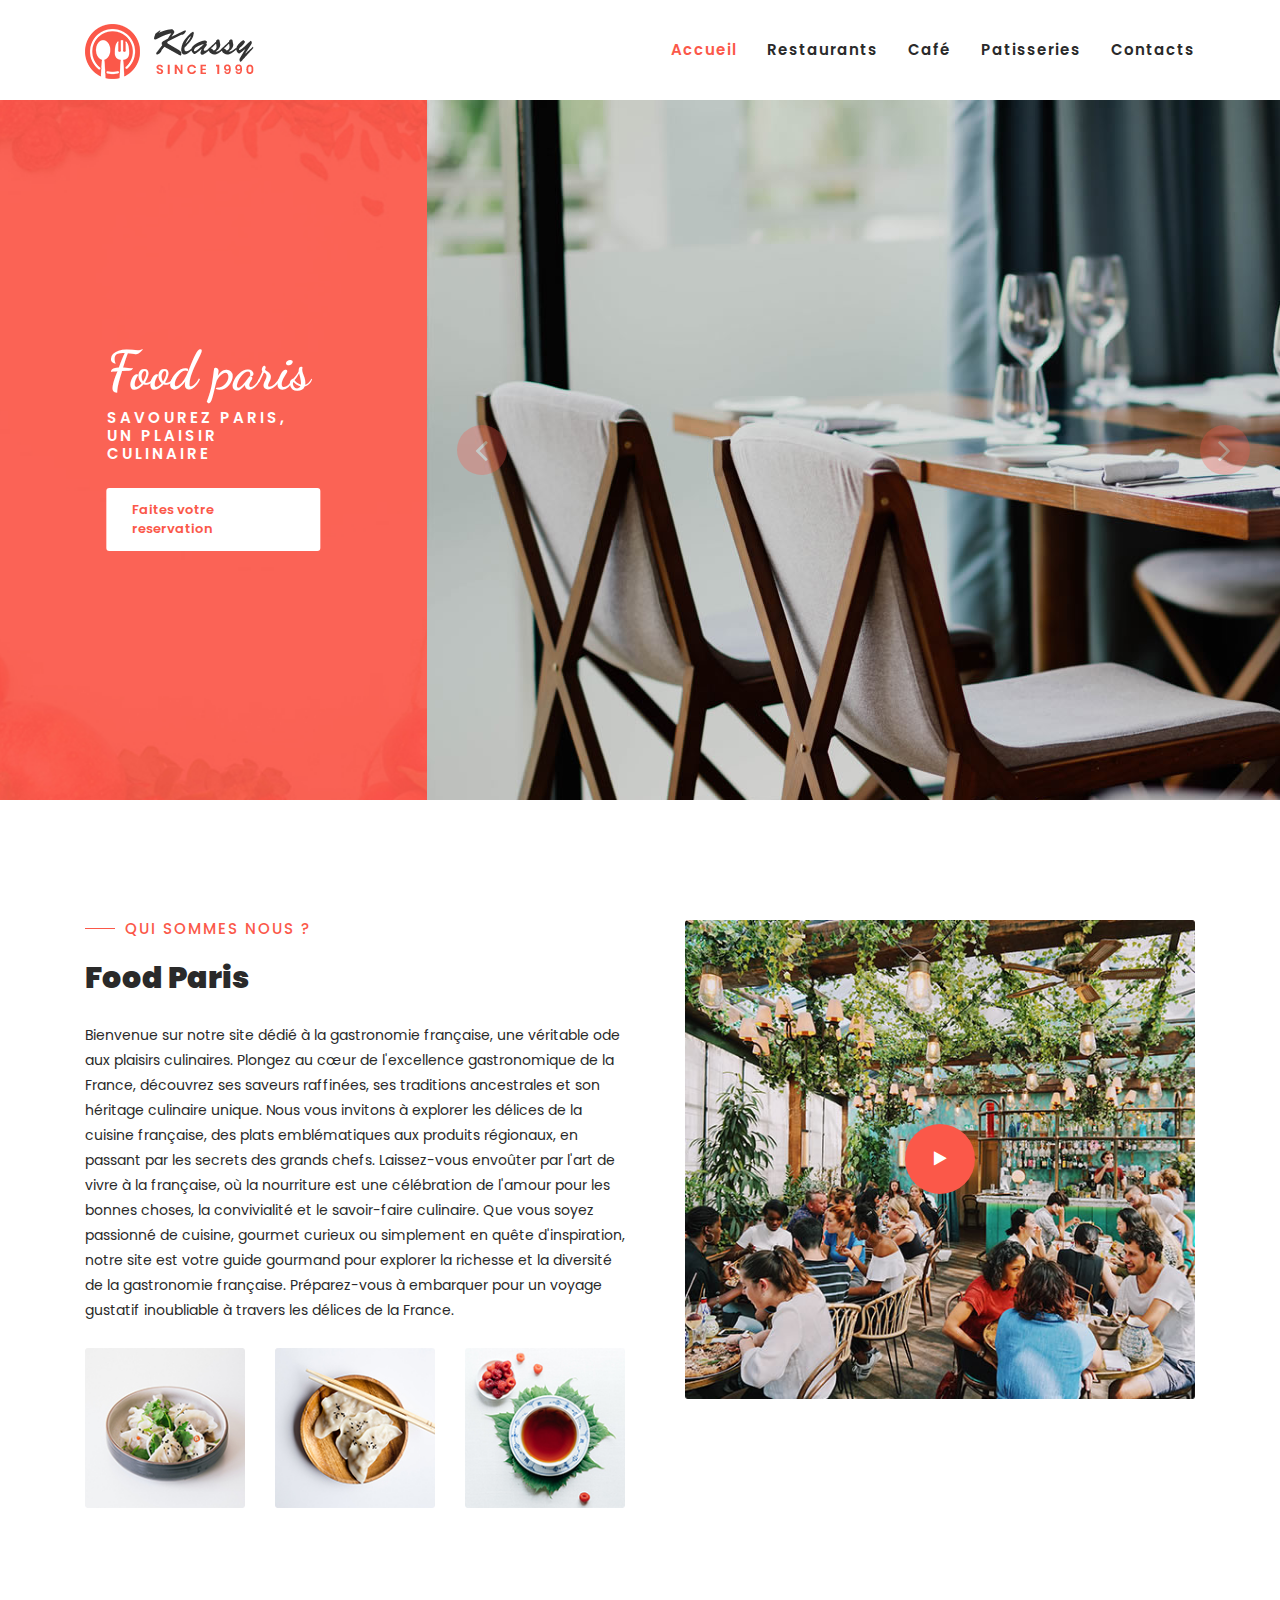
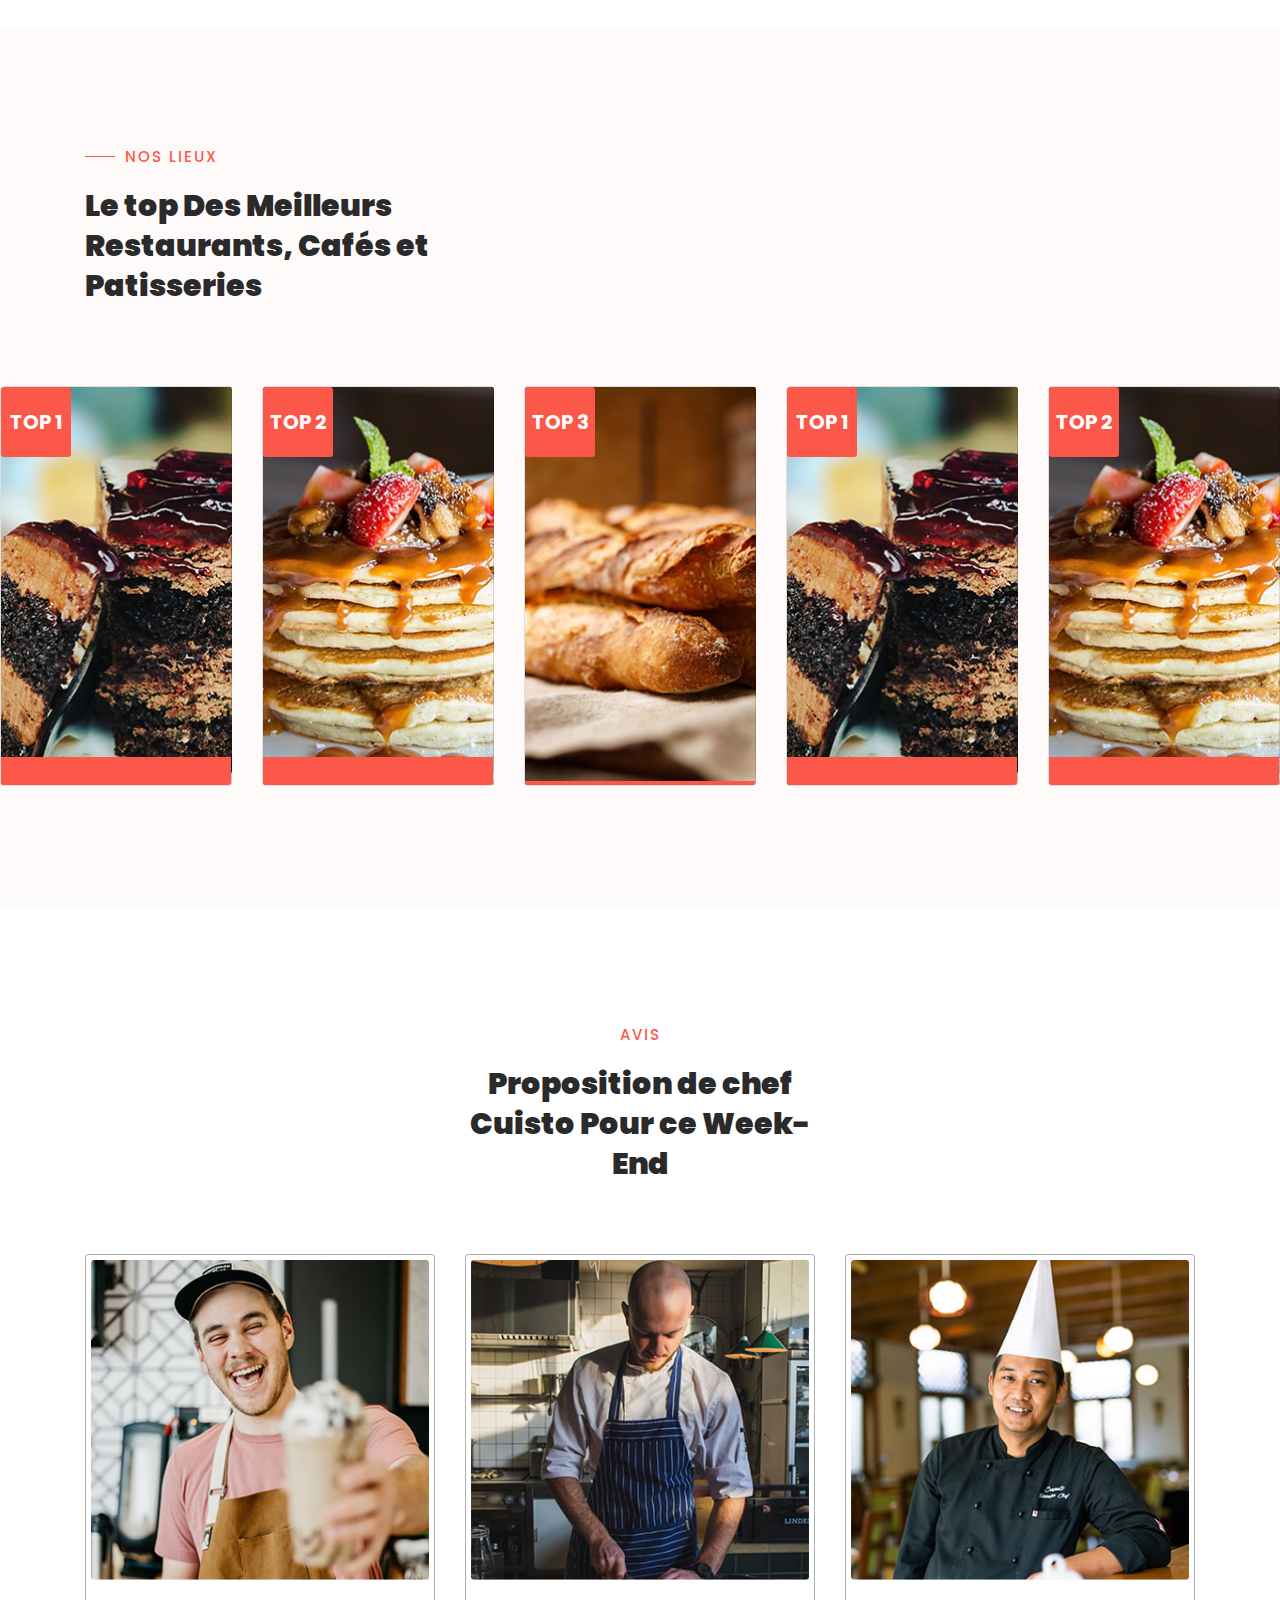
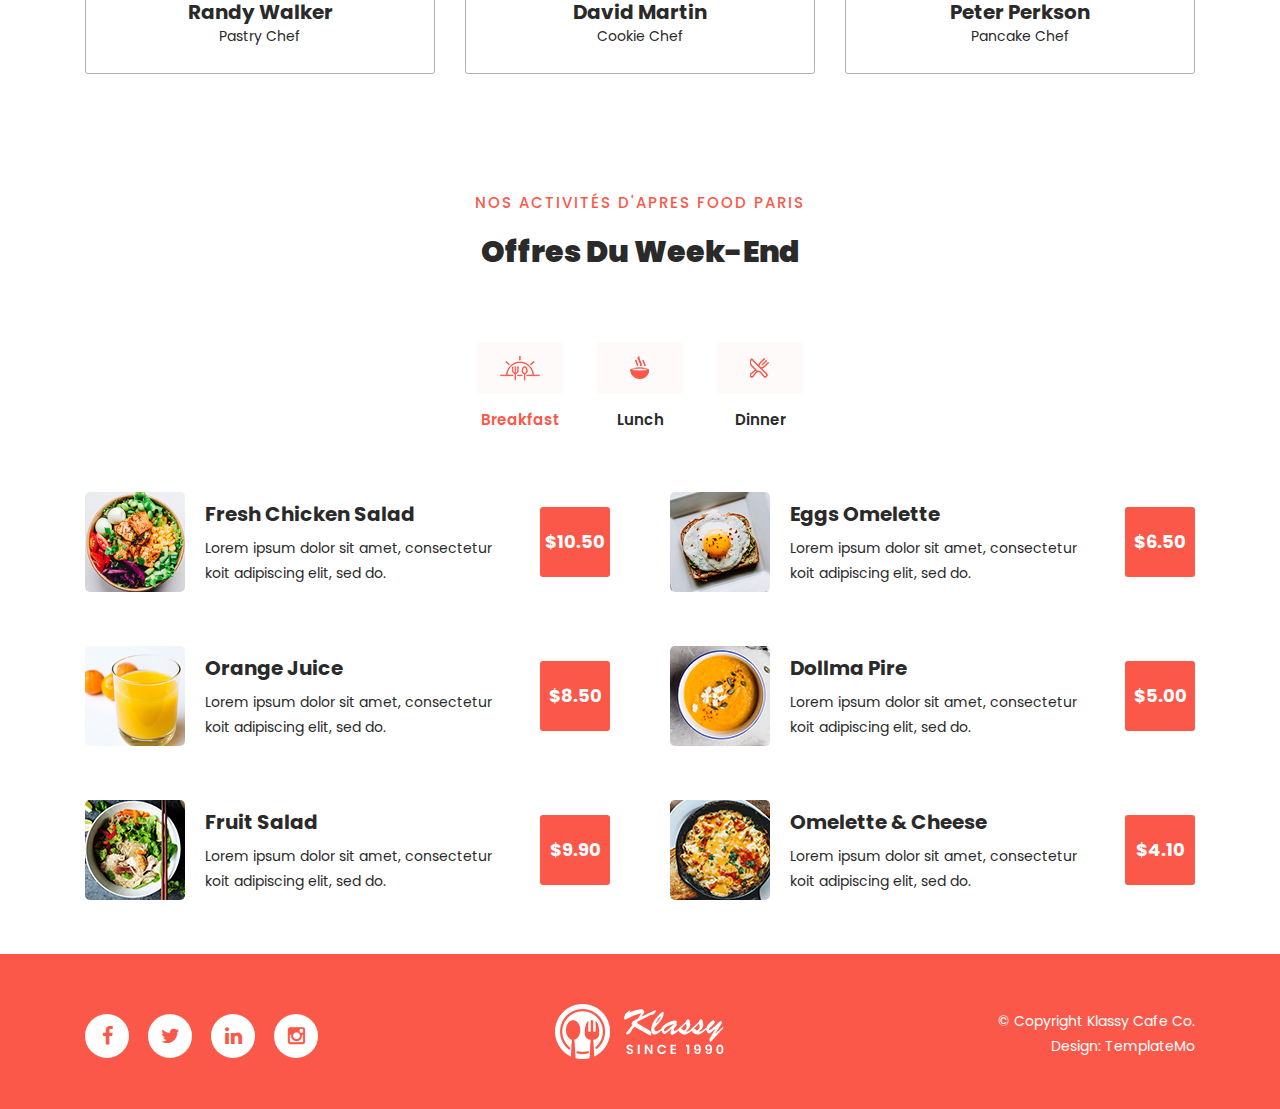
==== commit 18073603: "modification de la page principale" ====
--- a/index.html
+++ b/index.html
@@ -57,8 +57,8 @@
                         <!-- ***** Logo End ***** -->
                         <!-- ***** Menu Start ***** -->
                         <ul class="nav">
-                            <li class="scroll-to-section"><a href="#top" class="active">Home</a></li>
-                            <li class="scroll-to-section"><a href="#about">About</a></li>
+                            <li class="scroll-to-section"><a href="#top" class="active">Accueil</a></li>
+                            <li class="scroll-to-section"><a href="#about">Restaurants</a></li>
                            	
                         <!-- 
                             <li class="submenu">
@@ -70,19 +70,9 @@
                                 </ul>
                             </li>
                         -->
-                            <li class="scroll-to-section"><a href="#menu">Menu</a></li>
-                            <li class="scroll-to-section"><a href="#chefs">Chefs</a></li> 
-                            <li class="submenu">
-                                <a href="javascript:;">Features</a>
-                                <ul>
-                                    <li><a href="#">Features Page 1</a></li>
-                                    <li><a href="#">Features Page 2</a></li>
-                                    <li><a href="#">Features Page 3</a></li>
-                                    <li><a href="#">Features Page 4</a></li>
-                                </ul>
-                            </li>
-                            <!-- <li class=""><a rel="sponsored" href="https://templatemo.com" target="_blank">External URL</a></li> -->
-                            <li class="scroll-to-section"><a href="#reservation">Contact Us</a></li> 
+                            <li class="scroll-to-section"><a href="#menu">Café</a></li>
+                            <li class="scroll-to-section"><a href="#chefs">Patisseries</a></li> 
+                            <li class="scroll-to-section"><a href="#Contacts">Contacts</a></li>
                         </ul>        
                         <a class='menu-trigger'>
                             <span>Menu</span>
@@ -102,10 +92,10 @@
                 <div class="col-lg-4">
                     <div class="left-content">
                         <div class="inner-content">
-                            <h4>KlassyCafe</h4>
-                            <h6>THE BEST EXPERIENCE</h6>
+                            <h4>Food paris </h4>
+                            <h6>Savourez Paris, un plaisir culinaire</h6>
                             <div class="main-white-button scroll-to-section">
-                                <a href="#reservation">Make A Reservation</a>
+                                <a href="#reservation">Faites votre reservation</a>
                             </div>
                         </div>
                     </div>
@@ -149,10 +139,10 @@
                 <div class="col-lg-6 col-md-6 col-xs-12">
                     <div class="left-text-content">
                         <div class="section-heading">
-                            <h6>About Us</h6>
-                            <h2>We Leave A Delicious Memory For You</h2>
-                        </div>
-                        <p>Klassy Cafe is one of the best <a href="https://templatemo.com/tag/restaurant" target="_blank" rel="sponsored">restaurant HTML templates</a> with Bootstrap v4.5.2 CSS framework. You can download and feel free to use this website template layout for your restaurant business. You are allowed to use this template for commercial purposes. <br><br>You are NOT allowed to redistribute the template ZIP file on any template donwnload website. Please contact us for more information.</p>
+                            <h6>Qui Sommes Nous ?</h6>
+                            <h2>Food Paris</h2>
+                        </div>
+                        <p>Bienvenue sur notre site dédié à la gastronomie française, une véritable ode aux plaisirs culinaires. Plongez au cœur de l'excellence gastronomique de la France, découvrez ses saveurs raffinées, ses traditions ancestrales et son héritage culinaire unique. Nous vous invitons à explorer les délices de la cuisine française, des plats emblématiques aux produits régionaux, en passant par les secrets des grands chefs. Laissez-vous envoûter par l'art de vivre à la française, où la nourriture est une célébration de l'amour pour les bonnes choses, la convivialité et le savoir-faire culinaire. Que vous soyez passionné de cuisine, gourmet curieux ou simplement en quête d'inspiration, notre site est votre guide gourmand pour explorer la richesse et la diversité de la gastronomie française. Préparez-vous à embarquer pour un voyage gustatif inoubliable à travers les délices de la France.</p>
                         <div class="row">
                             <div class="col-4">
                                 <img src="assets/images/about-thumb-01.jpg" alt="">
@@ -185,18 +175,18 @@
             <div class="row">
                 <div class="col-lg-4">
                     <div class="section-heading">
-                        <h6>Our Menu</h6>
-                        <h2>Our selection of cakes with quality taste</h2>
-                    </div>
-                </div>
-            </div>
-        </div>
-        <div class="menu-item-carousel">
+                        <h6>Nos lieux</h6>
+                        <h2>Le top Des Meilleurs Restaurants, Cafés et Patisseries</h2>
+                    </div>
+                </div>
+            </div>
+        </div>
+        <div class="row ">
             <div class="col-lg-12">
                 <div class="owl-menu-item owl-carousel">
                     <div class="item">
                         <div class='card card1'>
-                            <div class="price"><h6>$14</h6></div>
+                            <div class="price"><h6>TOP 1</h6></div>
                             <div class='info'>
                               <h1 class='title'>Chocolate Cake</h1>
                               <p class='description'>Lorem ipsum dolor sit amet, consectetur adipiscing elit, sedii do eiusmod teme.</p>
@@ -208,7 +198,7 @@
                     </div>
                     <div class="item">
                         <div class='card card2'>
-                            <div class="price"><h6>$22</h6></div>
+                            <div class="price"><h6>TOP 2</h6></div>
                             <div class='info'>
                               <h1 class='title'>Klassy Pancake</h1>
                               <p class='description'>Lorem ipsum dolor sit amet, consectetur adipiscing elit, sedii do eiusmod teme.</p>
@@ -220,7 +210,7 @@
                     </div>
                     <div class="item">
                         <div class='card card3'>
-                            <div class="price"><h6>$18</h6></div>
+                            <div class="price"><h6>TOP 3</h6></div>
                             <div class='info'>
                               <h1 class='title'>Tall Klassy Bread</h1>
                               <p class='description'>Lorem ipsum dolor sit amet, consectetur adipiscing elit, sedii do eiusmod teme.</p>
@@ -230,42 +220,6 @@
                             </div>
                         </div>
                     </div>
-                    <div class="item">
-                        <div class='card card4'>
-                            <div class="price"><h6>$10</h6></div>
-                            <div class='info'>
-                              <h1 class='title'>Blueberry CheeseCake</h1>
-                              <p class='description'>Lorem ipsum dolor sit amet, consectetur adipiscing elit, sedii do eiusmod teme.</p>
-                              <div class="main-text-button">
-                                  <div class="scroll-to-section"><a href="#reservation">Make Reservation <i class="fa fa-angle-down"></i></a></div>
-                              </div>
-                            </div>
-                        </div>
-                    </div>
-                    <div class="item">
-                        <div class='card card5'>
-                            <div class="price"><h6>$8.50</h6></div>
-                            <div class='info'>
-                              <h1 class='title'>Klassy Cup Cake</h1>
-                              <p class='description'>Lorem ipsum dolor sit amet, consectetur adipiscing elit, sedii do eiusmod teme.</p>
-                              <div class="main-text-button">
-                                  <div class="scroll-to-section"><a href="#reservation">Make Reservation <i class="fa fa-angle-down"></i></a></div>
-                              </div>
-                            </div>
-                        </div>
-                    </div>
-                    <div class="item">
-                        <div class='card card3'>
-                            <div class="price"><h6>$7.25</h6></div>
-                            <div class='info'>
-                              <h1 class='title'>Klassic Cake</h1>
-                              <p class='description'>Lorem ipsum dolor sit amet, consectetur adipiscing elit, sedii do eiusmod teme.</p>
-                              <div class="main-text-button">
-                                  <div class="scroll-to-section"><a href="#reservation">Make Reservation <i class="fa fa-angle-down"></i></a></div>
-                              </div>
-                            </div>
-                        </div>
-                    </div>
                 </div>
             </div>
         </div>
@@ -278,8 +232,8 @@
             <div class="row">
                 <div class="col-lg-4 offset-lg-4 text-center">
                     <div class="section-heading">
-                        <h6>Our Chefs</h6>
-                        <h2>We offer the best ingredients for you</h2>
+                        <h6> Avis </h6>
+                        <h2> Proposition de chef Cuisto Pour ce Week-End </h2>
                     </div>
                 </div>
             </div>
@@ -306,7 +260,7 @@
                         <div class="thumb">
                             <div class="overlay"></div>
                             <ul class="social-icons">
-                                <li><a href="#"><i class="fa fa-facebook"></i></a></li>
+                                <li><a href="https://www.facebook.com/david.martinlapaix/?locale=fr_FR"><i class="fa fa-facebook"></i></a></li>
                                 <li><a href="#"><i class="fa fa-twitter"></i></a></li>
                                 <li><a href="#"><i class="fa fa-behance"></i></a></li>
                             </ul>
@@ -339,114 +293,6 @@
         </div>
     </section>
     <!-- ***** Chefs Area Ends ***** -->
-
-    <!-- ***** Reservation Us Area Starts ***** -->
-    <section class="section" id="reservation">
-        <div class="container">
-            <div class="row">
-                <div class="col-lg-6 align-self-center">
-                    <div class="left-text-content">
-                        <div class="section-heading">
-                            <h6>Contact Us</h6>
-                            <h2>Here You Can Make A Reservation Or Just walkin to our cafe</h2>
-                        </div>
-                        <p>Donec pretium est orci, non vulputate arcu hendrerit a. Fusce a eleifend riqsie, namei sollicitudin urna diam, sed commodo purus porta ut.</p>
-                        <div class="row">
-                            <div class="col-lg-6">
-                                <div class="phone">
-                                    <i class="fa fa-phone"></i>
-                                    <h4>Phone Numbers</h4>
-                                    <span><a href="#">080-090-0990</a><br><a href="#">080-090-0880</a></span>
-                                </div>
-                            </div>
-                            <div class="col-lg-6">
-                                <div class="message">
-                                    <i class="fa fa-envelope"></i>
-                                    <h4>Emails</h4>
-                                    <span><a href="#">hello@company.com</a><br><a href="#">info@company.com</a></span>
-                                </div>
-                            </div>
-                        </div>
-                    </div>
-                </div>
-                <div class="col-lg-6">
-                    <div class="contact-form">
-                        <form id="contact" action="" method="post">
-                          <div class="row">
-                            <div class="col-lg-12">
-                                <h4>Table Reservation</h4>
-                            </div>
-                            <div class="col-lg-6 col-sm-12">
-                              <fieldset>
-                                <input name="name" type="text" id="name" placeholder="Your Name*" required="">
-                              </fieldset>
-                            </div>
-                            <div class="col-lg-6 col-sm-12">
-                              <fieldset>
-                              <input name="email" type="text" id="email" pattern="[^ @]*@[^ @]*" placeholder="Your Email Address" required="">
-                            </fieldset>
-                            </div>
-                            <div class="col-lg-6 col-sm-12">
-                              <fieldset>
-                                <input name="phone" type="text" id="phone" placeholder="Phone Number*" required="">
-                              </fieldset>
-                            </div>
-                            <div class="col-md-6 col-sm-12">
-                              <fieldset>
-                                <select value="number-guests" name="number-guests" id="number-guests">
-                                    <option value="number-guests">Number Of Guests</option>
-                                    <option name="1" id="1">1</option>
-                                    <option name="2" id="2">2</option>
-                                    <option name="3" id="3">3</option>
-                                    <option name="4" id="4">4</option>
-                                    <option name="5" id="5">5</option>
-                                    <option name="6" id="6">6</option>
-                                    <option name="7" id="7">7</option>
-                                    <option name="8" id="8">8</option>
-                                    <option name="9" id="9">9</option>
-                                    <option name="10" id="10">10</option>
-                                    <option name="11" id="11">11</option>
-                                    <option name="12" id="12">12</option>
-                                </select>
-                              </fieldset>
-                            </div>
-                            <div class="col-lg-6">
-                                <div id="filterDate2">    
-                                  <div class="input-group date" data-date-format="dd/mm/yyyy">
-                                    <input  name="date" id="date" type="text" class="form-control" placeholder="dd/mm/yyyy">
-                                    <div class="input-group-addon" >
-                                      <span class="glyphicon glyphicon-th"></span>
-                                    </div>
-                                  </div>
-                                </div>   
-                            </div>
-                            <div class="col-md-6 col-sm-12">
-                              <fieldset>
-                                <select value="time" name="time" id="time">
-                                    <option value="time">Time</option>
-                                    <option name="Breakfast" id="Breakfast">Breakfast</option>
-                                    <option name="Lunch" id="Lunch">Lunch</option>
-                                    <option name="Dinner" id="Dinner">Dinner</option>
-                                </select>
-                              </fieldset>
-                            </div>
-                            <div class="col-lg-12">
-                              <fieldset>
-                                <textarea name="message" rows="6" id="message" placeholder="Message" required=""></textarea>
-                              </fieldset>
-                            </div>
-                            <div class="col-lg-12">
-                              <fieldset>
-                                <button type="submit" id="form-submit" class="main-button-icon">Make A Reservation</button>
-                              </fieldset>
-                            </div>
-                          </div>
-                        </form>
-                    </div>
-                </div>
-            </div>
-        </div>
-    </section>
     <!-- ***** Reservation Area Ends ***** -->
 
     <!-- ***** Menu Area Starts ***** -->
@@ -455,8 +301,8 @@
             <div class="row">
                 <div class="col-lg-4 offset-lg-4 text-center">
                     <div class="section-heading">
-                        <h6>Klassy Week</h6>
-                        <h2>This Week’s Special Meal Offers</h2>
+                        <h6>Nos Activités d'Apres Food Paris</h6>
+                        <h2>Offres Du Week-End</h2>
                     </div>
                 </div>
             </div>
--- a/assets/css/templatemo-klassy-cafe.css
+++ b/assets/css/templatemo-klassy-cafe.css
@@ -1377,7 +1377,6 @@
 }
 
 #reservation {
-  margin-top: 120px;
   padding: 120px 0px;
   background-image: url(../images/reservation-bg.jpg);
   background-position: center center;
@@ -1652,7 +1651,6 @@
 */
 
 footer {
-  margin-top: 60px;
   padding: 50px 0px;
   background-color: #fb5849;
 }
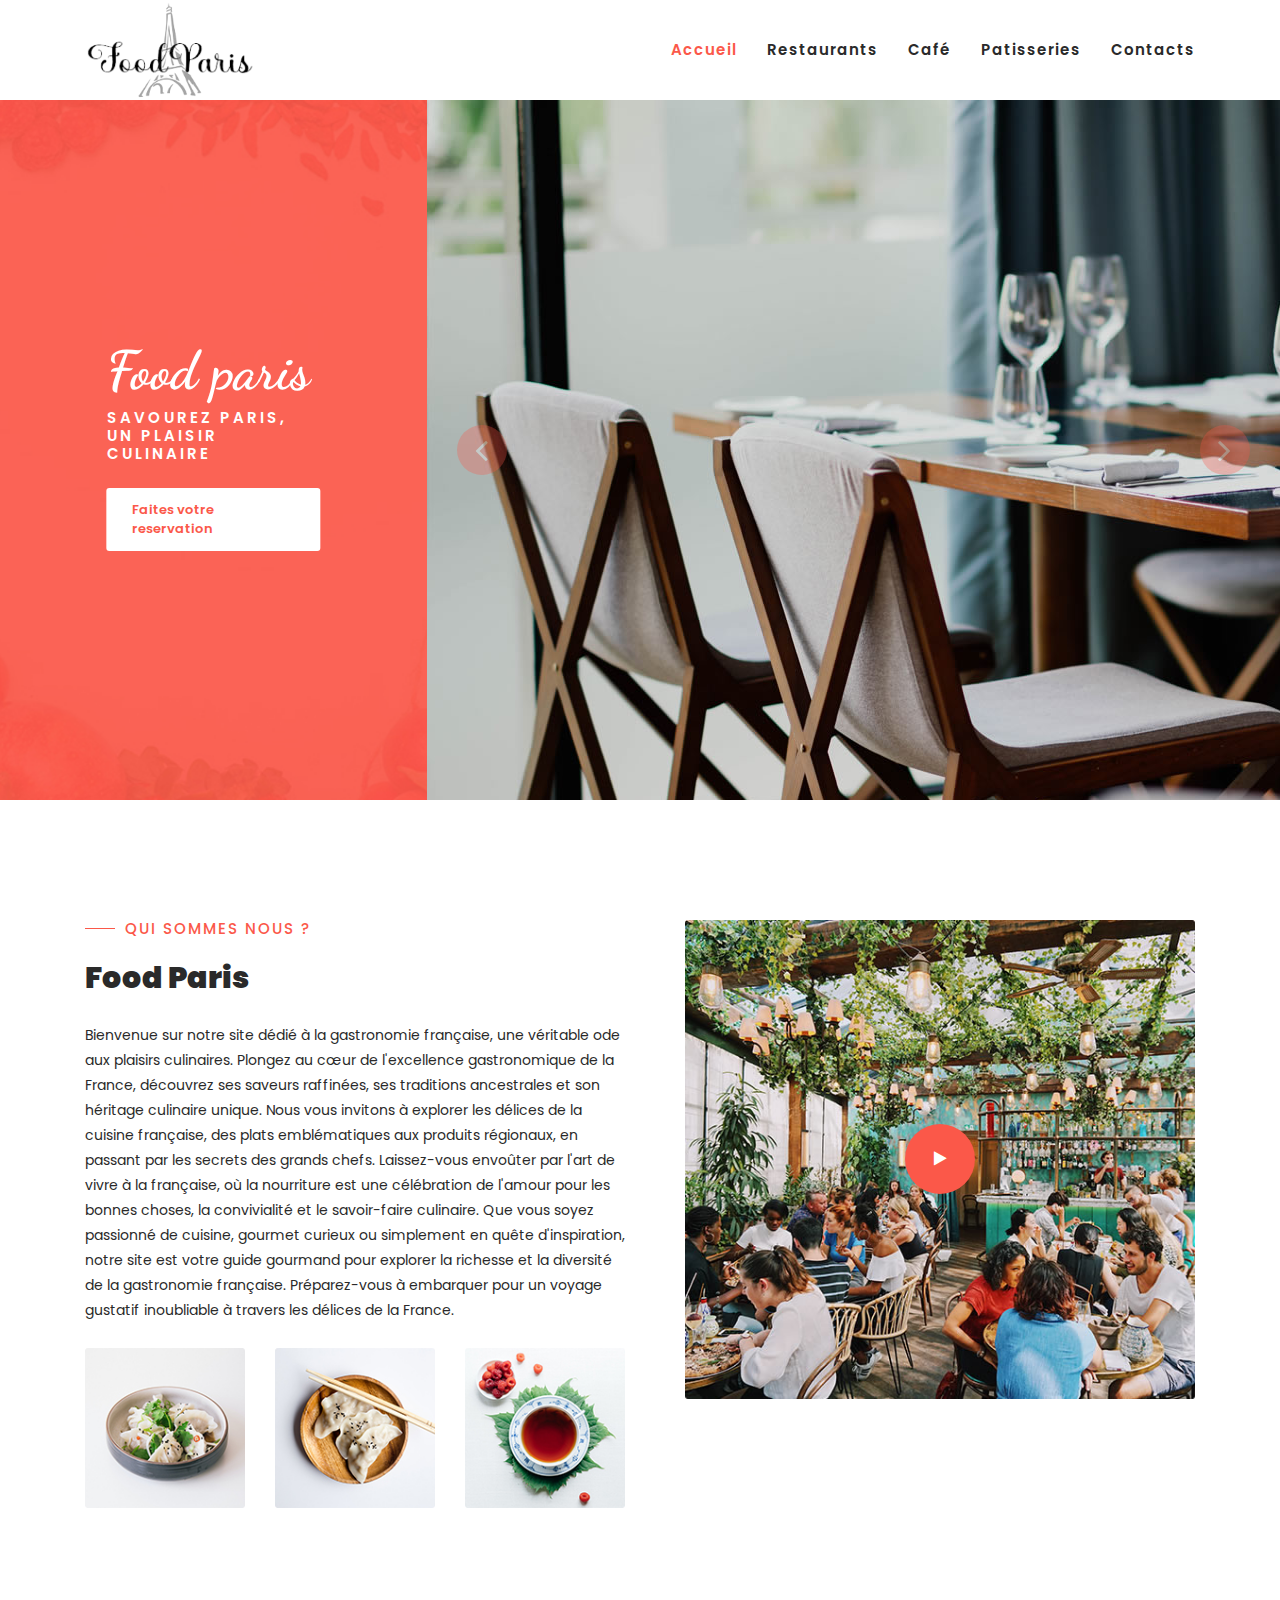
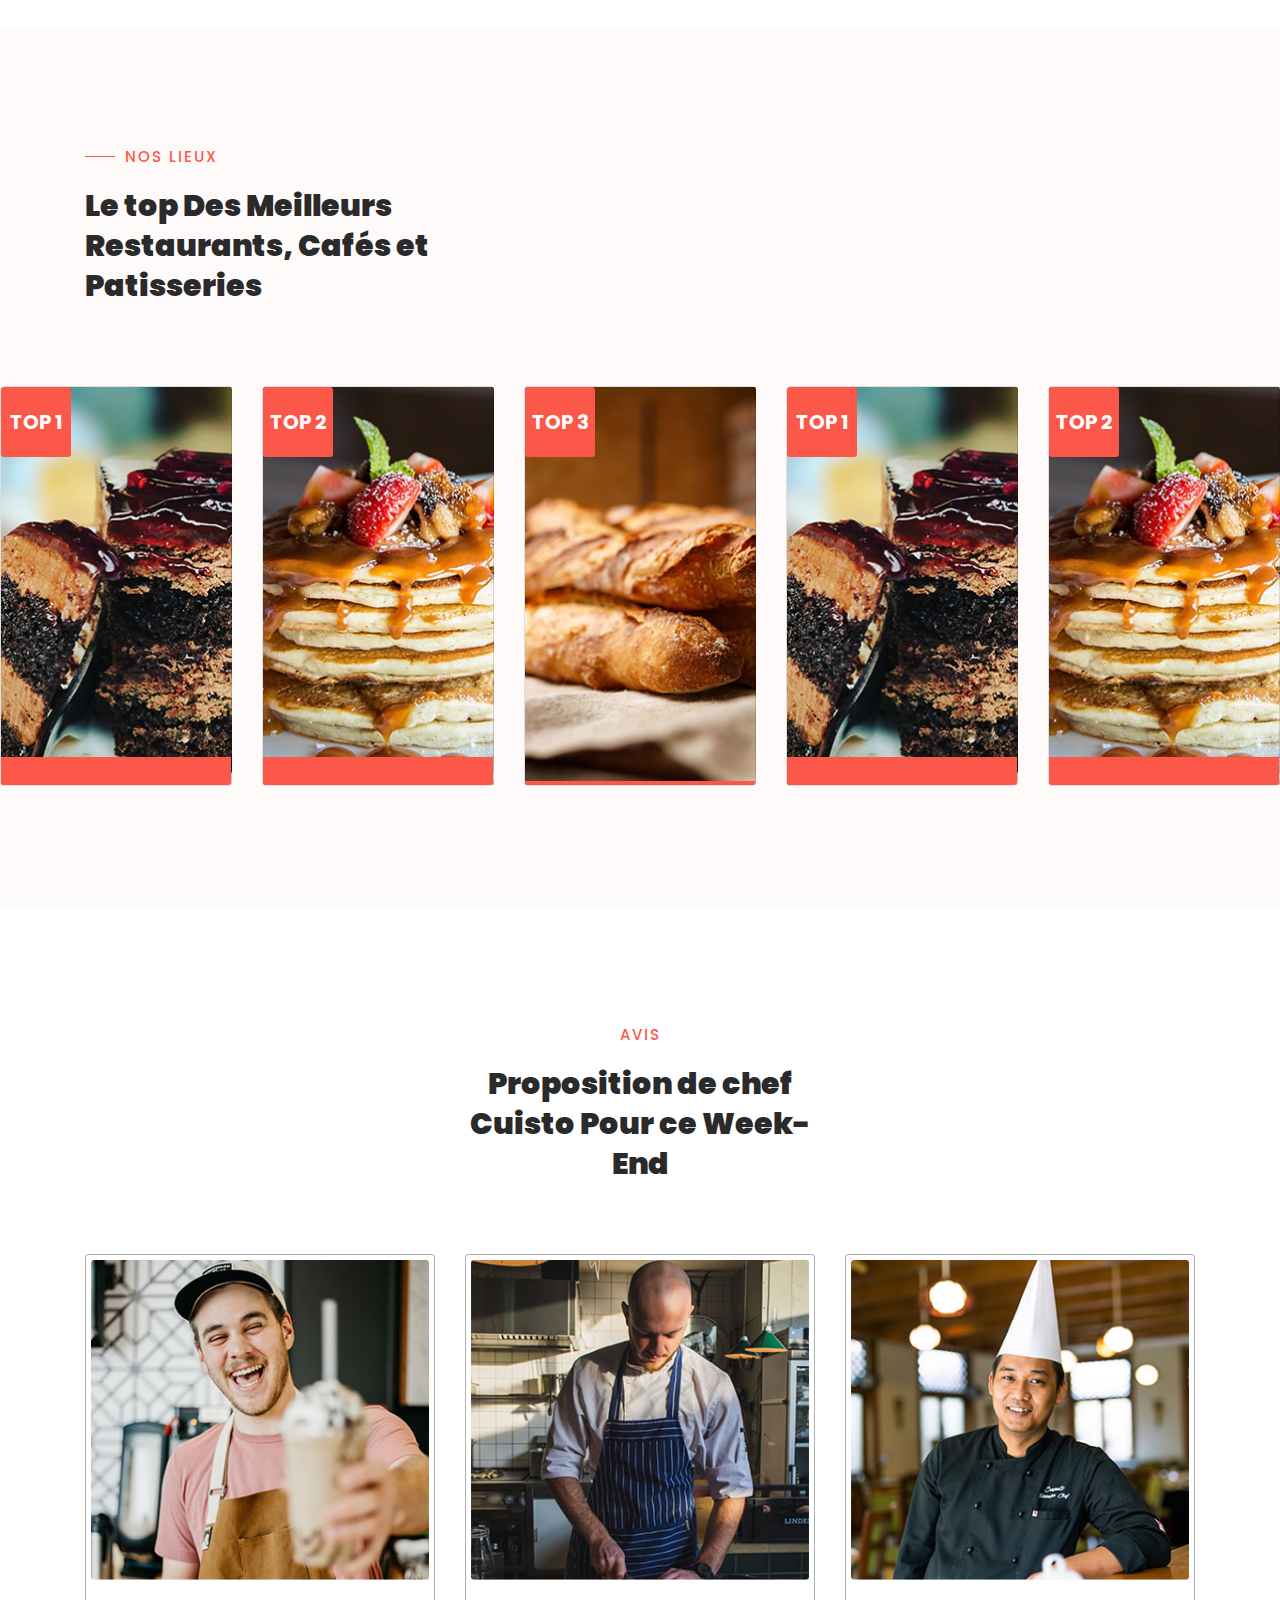
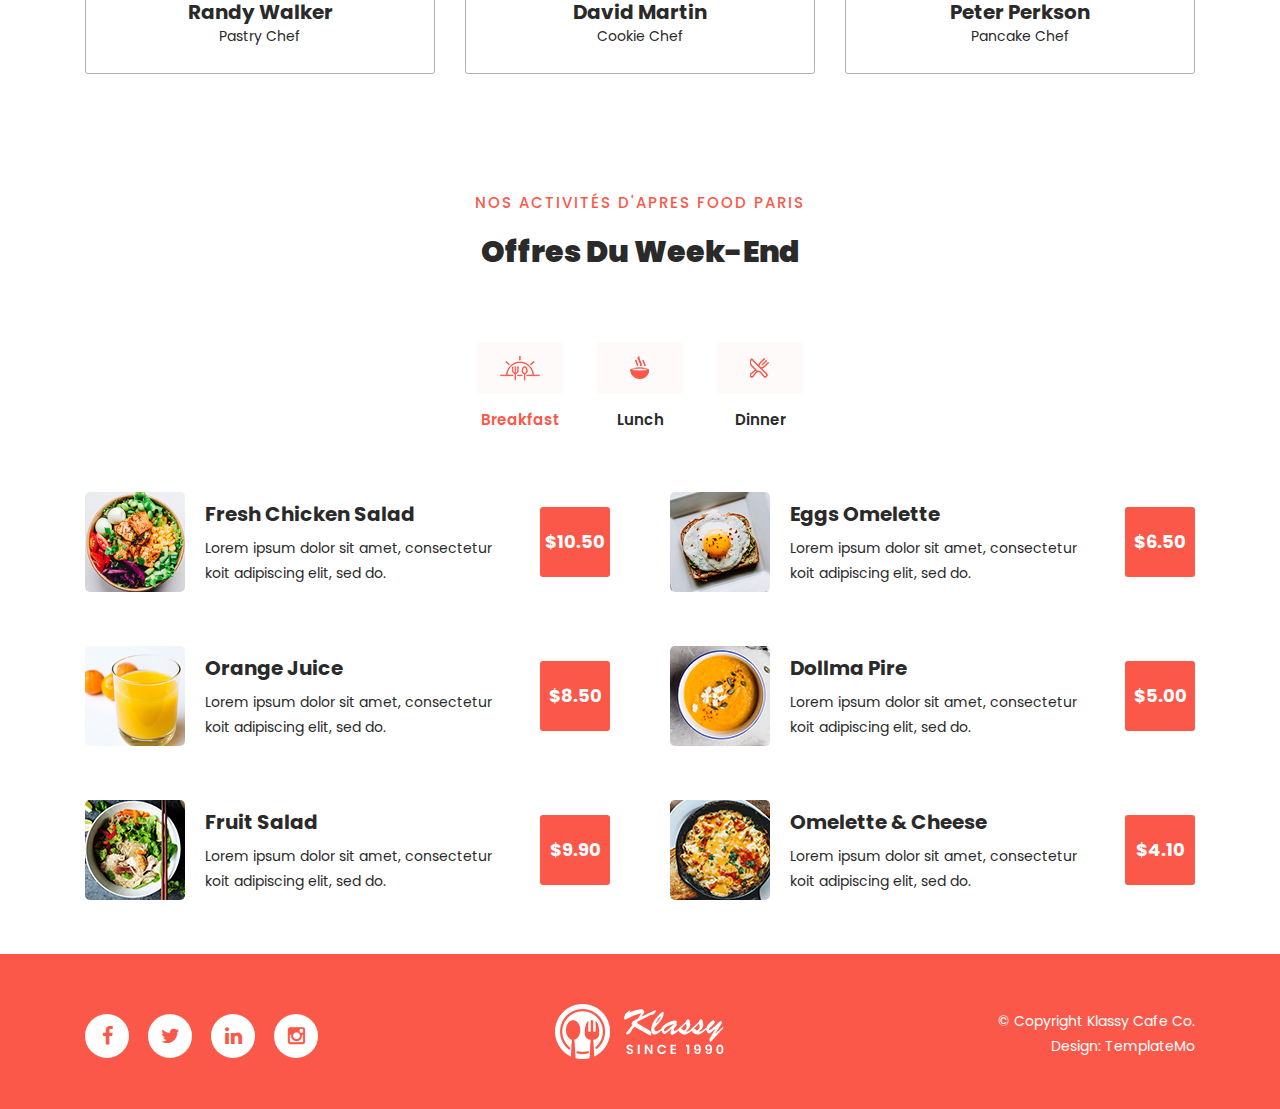
==== commit 24b947ba: "modification de la page principale" ====
--- a/index.html
+++ b/index.html
@@ -10,7 +10,7 @@
     <link href="https://fonts.googleapis.com/css?family=Poppins:100,200,300,400,500,600,700,800,900&display=swap" rel="stylesheet">
     <link href="https://fonts.googleapis.com/css2?family=Dancing+Script:wght@400;500;600;700&display=swap" rel="stylesheet">
 
-    <title>Klassy Cafe - Restaurant HTML Template</title>
+    <title>Food Paris</title>
 <!--
     
 TemplateMo 558 Klassy Cafe
@@ -52,13 +52,13 @@
                     <nav class="main-nav">
                         <!-- ***** Logo Start ***** -->
                         <a href="index.html" class="logo">
-                            <img src="assets/images/klassy-logo.png" align="klassy cafe html template">
+                            <img src="assets/images/logo.png" >
                         </a>
                         <!-- ***** Logo End ***** -->
                         <!-- ***** Menu Start ***** -->
                         <ul class="nav">
                             <li class="scroll-to-section"><a href="#top" class="active">Accueil</a></li>
-                            <li class="scroll-to-section"><a href="#about">Restaurants</a></li>
+                            <li class="scroll-to-section"><a href="./restaurants.html">Restaurants</a></li>
                            	
                         <!-- 
                             <li class="submenu">
@@ -70,9 +70,9 @@
                                 </ul>
                             </li>
                         -->
-                            <li class="scroll-to-section"><a href="#menu">Café</a></li>
-                            <li class="scroll-to-section"><a href="#chefs">Patisseries</a></li> 
-                            <li class="scroll-to-section"><a href="#Contacts">Contacts</a></li>
+                            <li class="scroll-to-section"><a href="./menu.html">Café</a></li>
+                            <li class="scroll-to-section"><a href="./patisseries.html">Patisseries</a></li> 
+                            <li class="scroll-to-section"><a href="./contact.html">Contacts</a></li>
                         </ul>        
                         <a class='menu-trigger'>
                             <span>Menu</span>
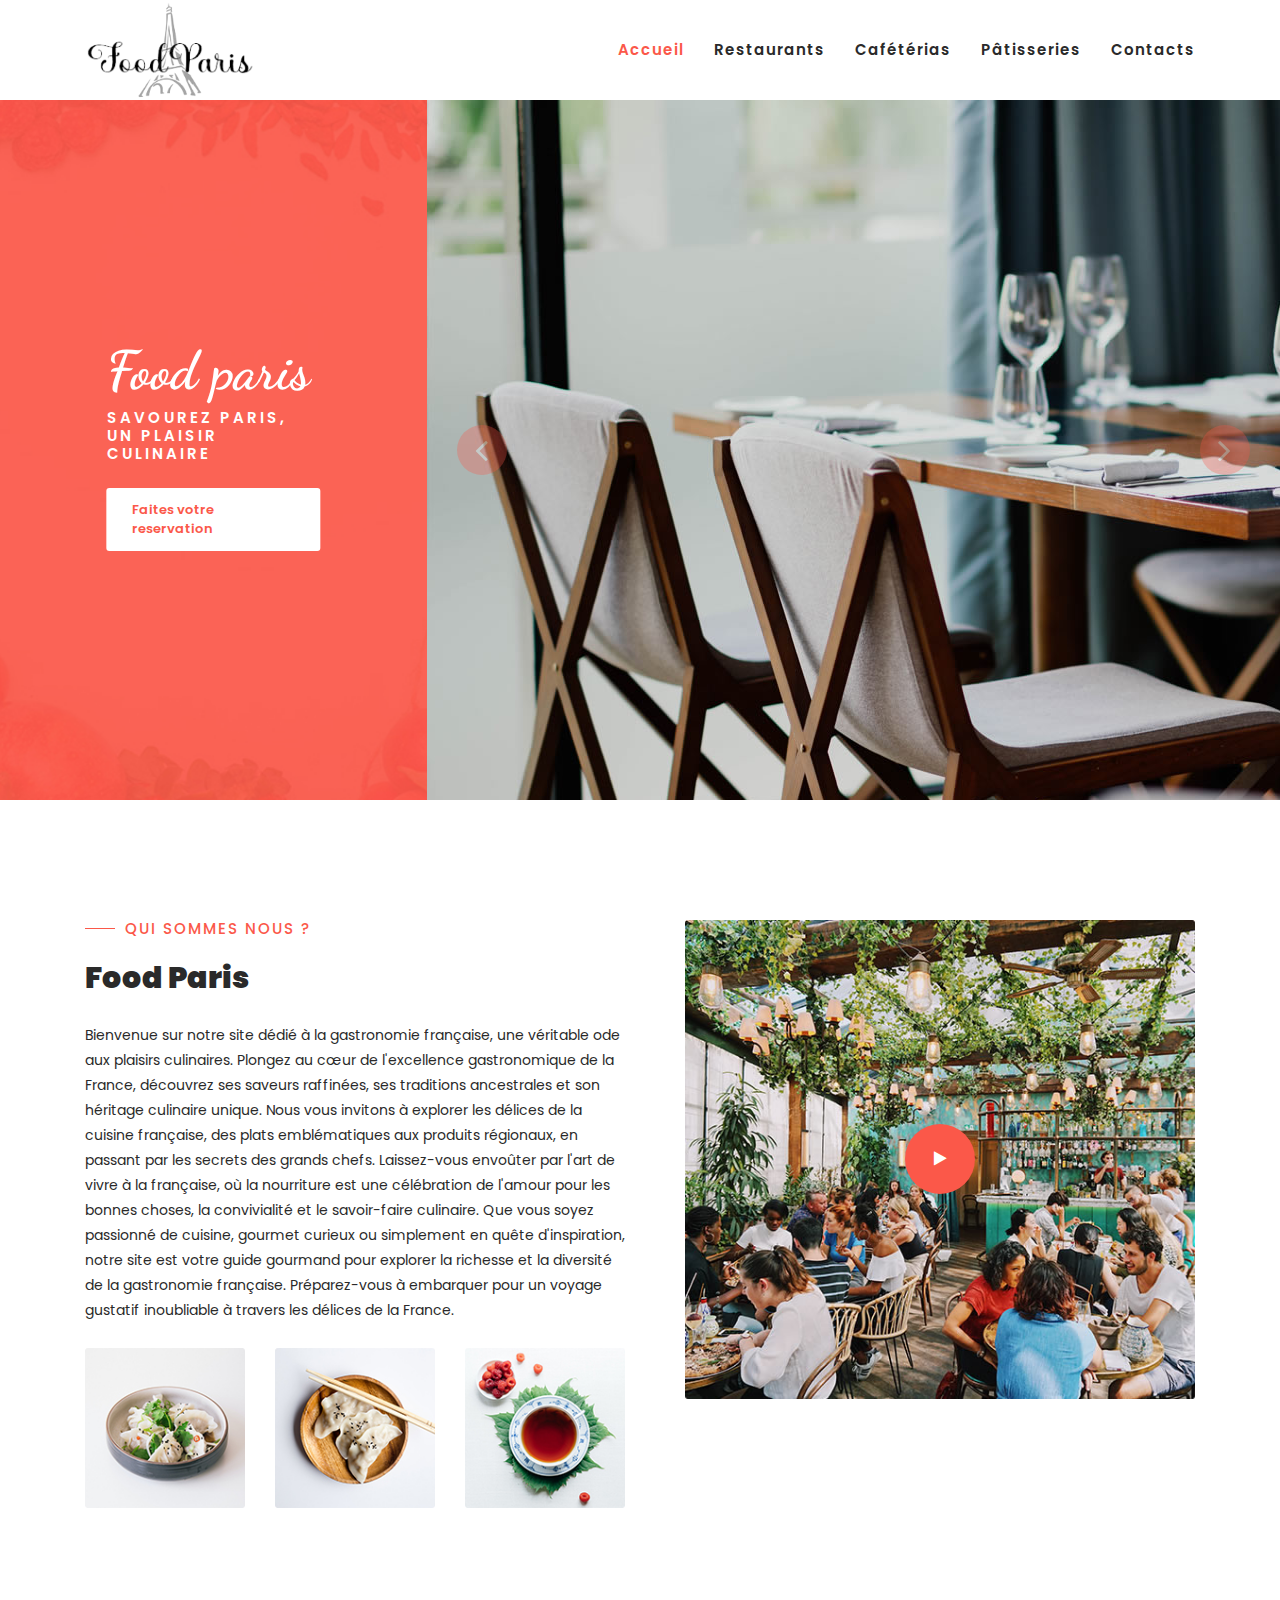
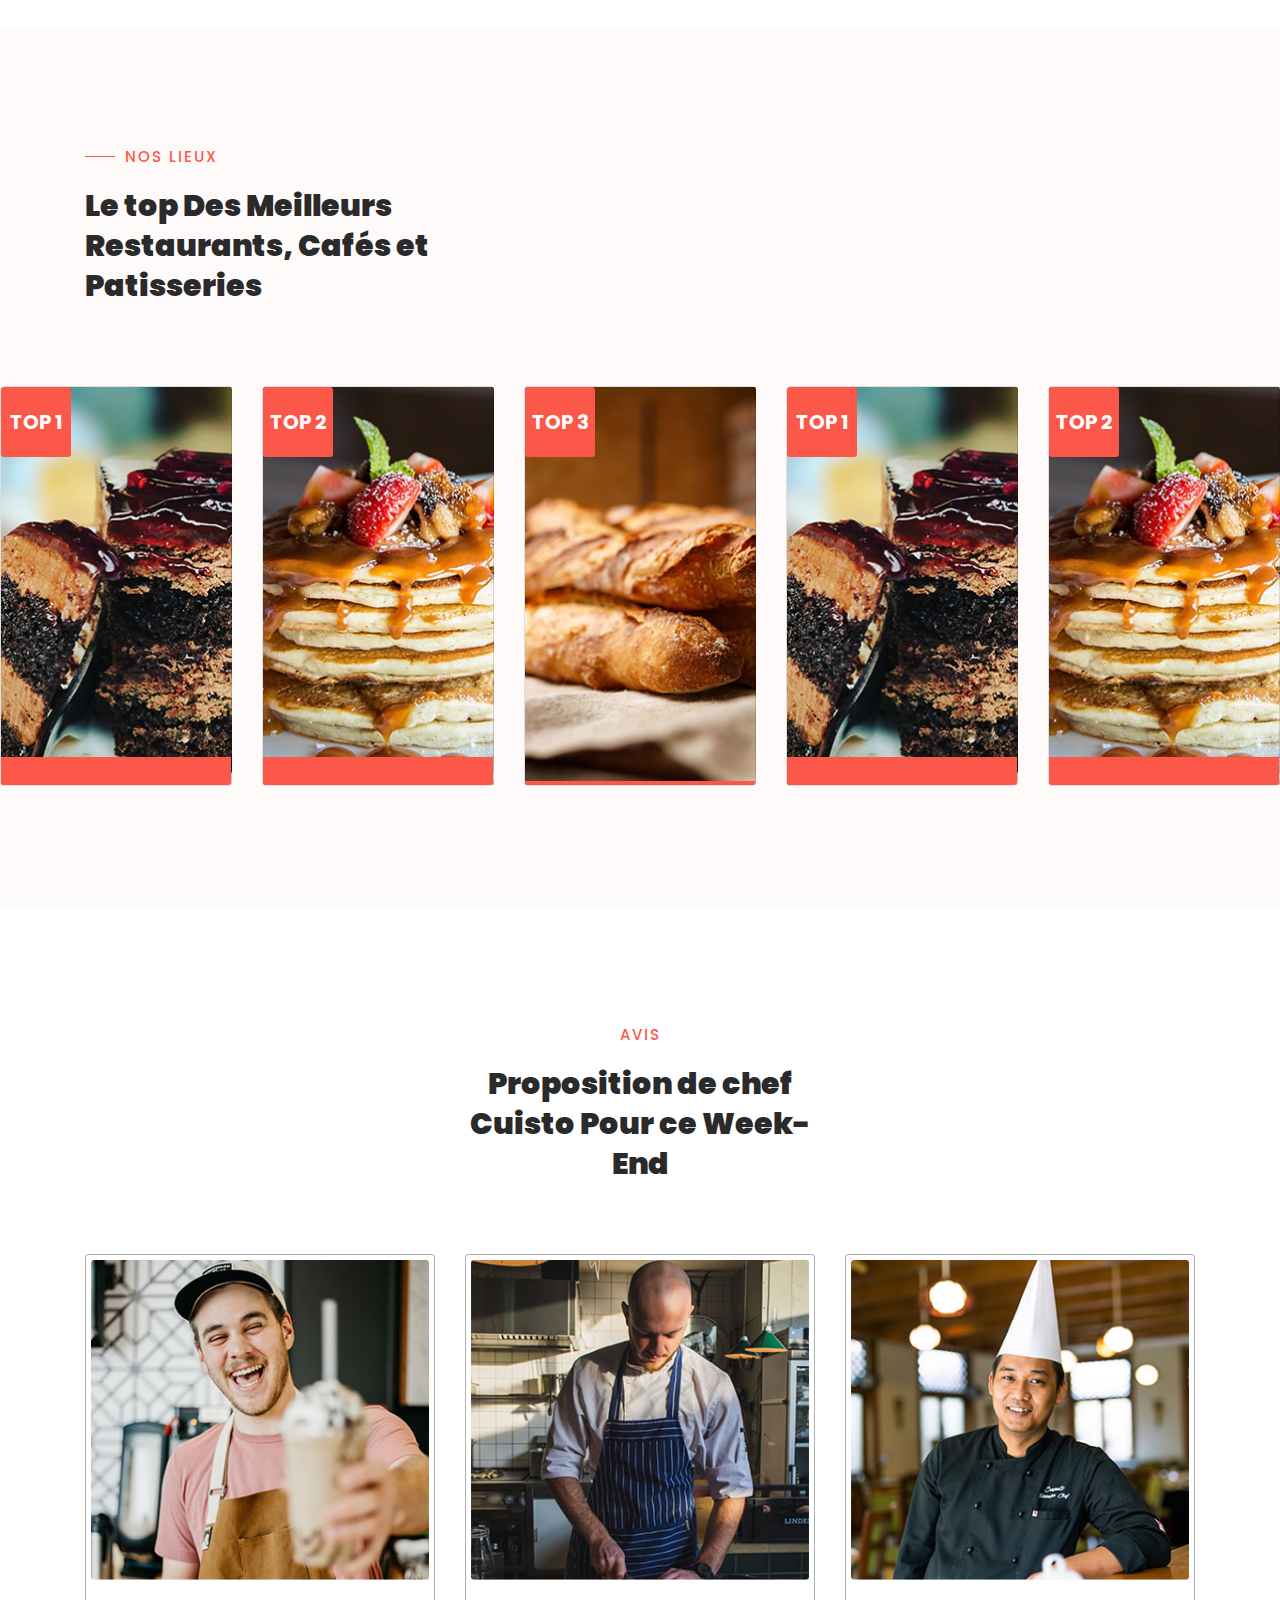
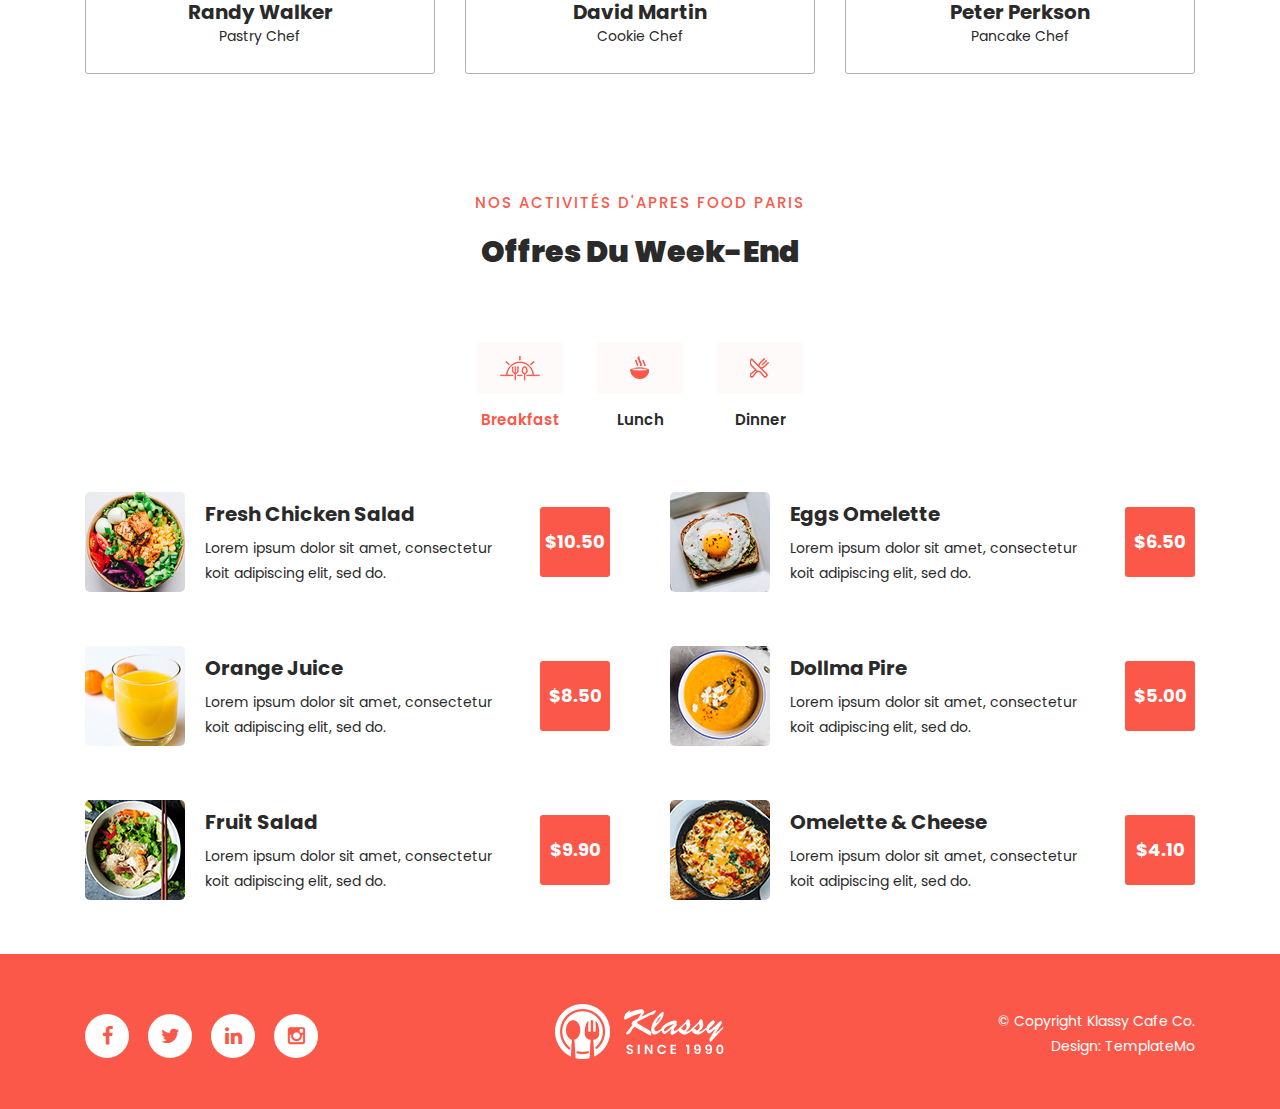
==== commit db63a96b: "derniere modif" ====
--- a/index.html
+++ b/index.html
@@ -1,17 +1,19 @@
 <!DOCTYPE html>
 <html lang="en">
 
-  <head>
+<head>
 
     <meta charset="utf-8">
     <meta name="viewport" content="width=device-width, initial-scale=1, shrink-to-fit=no">
     <meta name="description" content="">
     <meta name="author" content="">
-    <link href="https://fonts.googleapis.com/css?family=Poppins:100,200,300,400,500,600,700,800,900&display=swap" rel="stylesheet">
-    <link href="https://fonts.googleapis.com/css2?family=Dancing+Script:wght@400;500;600;700&display=swap" rel="stylesheet">
+    <link href="https://fonts.googleapis.com/css?family=Poppins:100,200,300,400,500,600,700,800,900&display=swap"
+        rel="stylesheet">
+    <link href="https://fonts.googleapis.com/css2?family=Dancing+Script:wght@400;500;600;700&display=swap"
+        rel="stylesheet">
 
     <title>Food Paris</title>
-<!--
+    <!--
     
 TemplateMo 558 Klassy Cafe
 
@@ -29,10 +31,10 @@
 
     <link rel="stylesheet" href="assets/css/lightbox.css">
 
-    </head>
-    
-    <body>
-    
+</head>
+
+<body>
+
     <!-- ***** Preloader Start ***** -->
     <div id="preloader">
         <div class="jumper">
@@ -40,10 +42,10 @@
             <div></div>
             <div></div>
         </div>
-    </div>  
+    </div>
     <!-- ***** Preloader End ***** -->
-    
-    
+
+
     <!-- ***** Header Area Start ***** -->
     <header class="header-area header-sticky">
         <div class="container">
@@ -52,15 +54,15 @@
                     <nav class="main-nav">
                         <!-- ***** Logo Start ***** -->
                         <a href="index.html" class="logo">
-                            <img src="assets/images/logo.png" >
+                            <img src="assets/images/logo.png">
                         </a>
                         <!-- ***** Logo End ***** -->
                         <!-- ***** Menu Start ***** -->
                         <ul class="nav">
-                            <li class="scroll-to-section"><a href="#top" class="active">Accueil</a></li>
-                            <li class="scroll-to-section"><a href="./restaurants.html">Restaurants</a></li>
-                           	
-                        <!-- 
+                            <li class="scroll-to-section"><a href="index.html" class="active">Accueil</a></li>
+                            <li class="scroll-to-section"><a href="resto_gastro.html">Restaurants</a></li>
+
+                            <!-- 
                             <li class="submenu">
                                 <a href="javascript:;">Drop Down</a>
                                 <ul>
@@ -70,10 +72,10 @@
                                 </ul>
                             </li>
                         -->
-                            <li class="scroll-to-section"><a href="./menu.html">Café</a></li>
-                            <li class="scroll-to-section"><a href="./patisseries.html">Patisseries</a></li> 
-                            <li class="scroll-to-section"><a href="./contact.html">Contacts</a></li>
-                        </ul>        
+                            <li class="scroll-to-section"><a href="caffe.html">Cafétérias</a></li>
+                            <li class="scroll-to-section"><a href="patisseries.html">Pâtisseries</a></li>
+                            <li class="scroll-to-section"><a href="contact.html">Contacts</a></li>
+                        </ul>
                         <a class='menu-trigger'>
                             <span>Menu</span>
                         </a>
@@ -103,27 +105,27 @@
                 <div class="col-lg-8">
                     <div class="main-banner header-text">
                         <div class="Modern-Slider">
-                          <!-- Item -->
-                          <div class="item">
-                            <div class="img-fill">
-                                <img src="assets/images/slide-01.jpg" alt="">
-                            </div>
-                          </div>
-                          <!-- // Item -->
-                          <!-- Item -->
-                          <div class="item">
-                            <div class="img-fill">
-                                <img src="assets/images/slide-02.jpg" alt="">
-                            </div>
-                          </div>
-                          <!-- // Item -->
-                          <!-- Item -->
-                          <div class="item">
-                            <div class="img-fill">
-                                <img src="assets/images/slide-03.jpg" alt="">
-                            </div>
-                          </div>
-                          <!-- // Item -->
+                            <!-- Item -->
+                            <div class="item">
+                                <div class="img-fill">
+                                    <img src="assets/images/slide-01.jpg" alt="">
+                                </div>
+                            </div>
+                            <!-- // Item -->
+                            <!-- Item -->
+                            <div class="item">
+                                <div class="img-fill">
+                                    <img src="assets/images/slide-02.jpg" alt="">
+                                </div>
+                            </div>
+                            <!-- // Item -->
+                            <!-- Item -->
+                            <div class="item">
+                                <div class="img-fill">
+                                    <img src="assets/images/slide-03.jpg" alt="">
+                                </div>
+                            </div>
+                            <!-- // Item -->
                         </div>
                     </div>
                 </div>
@@ -142,7 +144,17 @@
                             <h6>Qui Sommes Nous ?</h6>
                             <h2>Food Paris</h2>
                         </div>
-                        <p>Bienvenue sur notre site dédié à la gastronomie française, une véritable ode aux plaisirs culinaires. Plongez au cœur de l'excellence gastronomique de la France, découvrez ses saveurs raffinées, ses traditions ancestrales et son héritage culinaire unique. Nous vous invitons à explorer les délices de la cuisine française, des plats emblématiques aux produits régionaux, en passant par les secrets des grands chefs. Laissez-vous envoûter par l'art de vivre à la française, où la nourriture est une célébration de l'amour pour les bonnes choses, la convivialité et le savoir-faire culinaire. Que vous soyez passionné de cuisine, gourmet curieux ou simplement en quête d'inspiration, notre site est votre guide gourmand pour explorer la richesse et la diversité de la gastronomie française. Préparez-vous à embarquer pour un voyage gustatif inoubliable à travers les délices de la France.</p>
+                        <p>Bienvenue sur notre site dédié à la gastronomie française, une véritable ode aux plaisirs
+                            culinaires. Plongez au cœur de l'excellence gastronomique de la France, découvrez ses
+                            saveurs raffinées, ses traditions ancestrales et son héritage culinaire unique. Nous vous
+                            invitons à explorer les délices de la cuisine française, des plats emblématiques aux
+                            produits régionaux, en passant par les secrets des grands chefs. Laissez-vous envoûter par
+                            l'art de vivre à la française, où la nourriture est une célébration de l'amour pour les
+                            bonnes choses, la convivialité et le savoir-faire culinaire. Que vous soyez passionné de
+                            cuisine, gourmet curieux ou simplement en quête d'inspiration, notre site est votre guide
+                            gourmand pour explorer la richesse et la diversité de la gastronomie française.
+                            Préparez-vous à embarquer pour un voyage gustatif inoubliable à travers les délices de la
+                            France.</p>
                         <div class="row">
                             <div class="col-4">
                                 <img src="assets/images/about-thumb-01.jpg" alt="">
@@ -186,37 +198,49 @@
                 <div class="owl-menu-item owl-carousel">
                     <div class="item">
                         <div class='card card1'>
-                            <div class="price"><h6>TOP 1</h6></div>
+                            <div class="price">
+                                <h6>TOP 1</h6>
+                            </div>
                             <div class='info'>
-                              <h1 class='title'>Chocolate Cake</h1>
-                              <p class='description'>Lorem ipsum dolor sit amet, consectetur adipiscing elit, sedii do eiusmod teme.</p>
-                              <div class="main-text-button">
-                                  <div class="scroll-to-section"><a href="#reservation">Make Reservation <i class="fa fa-angle-down"></i></a></div>
-                              </div>
+                                <h1 class='title'>Chocolate Cake</h1>
+                                <p class='description'>Lorem ipsum dolor sit amet, consectetur adipiscing elit, sedii do
+                                    eiusmod teme.</p>
+                                <div class="main-text-button">
+                                    <div class="scroll-to-section"><a href="#reservation">Make Reservation <i
+                                                class="fa fa-angle-down"></i></a></div>
+                                </div>
                             </div>
                         </div>
                     </div>
                     <div class="item">
                         <div class='card card2'>
-                            <div class="price"><h6>TOP 2</h6></div>
+                            <div class="price">
+                                <h6>TOP 2</h6>
+                            </div>
                             <div class='info'>
-                              <h1 class='title'>Klassy Pancake</h1>
-                              <p class='description'>Lorem ipsum dolor sit amet, consectetur adipiscing elit, sedii do eiusmod teme.</p>
-                              <div class="main-text-button">
-                                  <div class="scroll-to-section"><a href="#reservation">Make Reservation <i class="fa fa-angle-down"></i></a></div>
-                              </div>
+                                <h1 class='title'>Klassy Pancake</h1>
+                                <p class='description'>Lorem ipsum dolor sit amet, consectetur adipiscing elit, sedii do
+                                    eiusmod teme.</p>
+                                <div class="main-text-button">
+                                    <div class="scroll-to-section"><a href="#reservation">Make Reservation <i
+                                                class="fa fa-angle-down"></i></a></div>
+                                </div>
                             </div>
                         </div>
                     </div>
                     <div class="item">
                         <div class='card card3'>
-                            <div class="price"><h6>TOP 3</h6></div>
+                            <div class="price">
+                                <h6>TOP 3</h6>
+                            </div>
                             <div class='info'>
-                              <h1 class='title'>Tall Klassy Bread</h1>
-                              <p class='description'>Lorem ipsum dolor sit amet, consectetur adipiscing elit, sedii do eiusmod teme.</p>
-                              <div class="main-text-button">
-                                  <div class="scroll-to-section"><a href="#reservation">Make Reservation <i class="fa fa-angle-down"></i></a></div>
-                              </div>
+                                <h1 class='title'>Tall Klassy Bread</h1>
+                                <p class='description'>Lorem ipsum dolor sit amet, consectetur adipiscing elit, sedii do
+                                    eiusmod teme.</p>
+                                <div class="main-text-button">
+                                    <div class="scroll-to-section"><a href="#reservation">Make Reservation <i
+                                                class="fa fa-angle-down"></i></a></div>
+                                </div>
                             </div>
                         </div>
                     </div>
@@ -260,7 +284,8 @@
                         <div class="thumb">
                             <div class="overlay"></div>
                             <ul class="social-icons">
-                                <li><a href="https://www.facebook.com/david.martinlapaix/?locale=fr_FR"><i class="fa fa-facebook"></i></a></li>
+                                <li><a href="https://www.facebook.com/david.martinlapaix/?locale=fr_FR"><i
+                                            class="fa fa-facebook"></i></a></li>
                                 <li><a href="#"><i class="fa fa-twitter"></i></a></li>
                                 <li><a href="#"><i class="fa fa-behance"></i></a></li>
                             </ul>
@@ -314,9 +339,12 @@
                                 <div class="row">
                                     <div class="col-lg-6 offset-lg-3">
                                         <ul>
-                                          <li><a href='#tabs-1'><img src="assets/images/tab-icon-01.png" alt="">Breakfast</a></li>
-                                          <li><a href='#tabs-2'><img src="assets/images/tab-icon-02.png" alt="">Lunch</a></a></li>
-                                          <li><a href='#tabs-3'><img src="assets/images/tab-icon-03.png" alt="">Dinner</a></a></li>
+                                            <li><a href='#tabs-1'><img src="assets/images/tab-icon-01.png"
+                                                        alt="">Breakfast</a></li>
+                                            <li><a href='#tabs-2'><img src="assets/images/tab-icon-02.png"
+                                                        alt="">Lunch</a></a></li>
+                                            <li><a href='#tabs-3'><img src="assets/images/tab-icon-03.png"
+                                                        alt="">Dinner</a></a></li>
                                         </ul>
                                     </div>
                                 </div>
@@ -333,7 +361,8 @@
                                                         <div class="tab-item">
                                                             <img src="assets/images/tab-item-01.png" alt="">
                                                             <h4>Fresh Chicken Salad</h4>
-                                                            <p>Lorem ipsum dolor sit amet, consectetur koit adipiscing elit, sed do.</p>
+                                                            <p>Lorem ipsum dolor sit amet, consectetur koit adipiscing
+                                                                elit, sed do.</p>
                                                             <div class="price">
                                                                 <h6>$10.50</h6>
                                                             </div>
@@ -343,7 +372,8 @@
                                                         <div class="tab-item">
                                                             <img src="assets/images/tab-item-02.png" alt="">
                                                             <h4>Orange Juice</h4>
-                                                            <p>Lorem ipsum dolor sit amet, consectetur koit adipiscing elit, sed do.</p>
+                                                            <p>Lorem ipsum dolor sit amet, consectetur koit adipiscing
+                                                                elit, sed do.</p>
                                                             <div class="price">
                                                                 <h6>$8.50</h6>
                                                             </div>
@@ -353,7 +383,8 @@
                                                         <div class="tab-item">
                                                             <img src="assets/images/tab-item-03.png" alt="">
                                                             <h4>Fruit Salad</h4>
-                                                            <p>Lorem ipsum dolor sit amet, consectetur koit adipiscing elit, sed do.</p>
+                                                            <p>Lorem ipsum dolor sit amet, consectetur koit adipiscing
+                                                                elit, sed do.</p>
                                                             <div class="price">
                                                                 <h6>$9.90</h6>
                                                             </div>
@@ -369,7 +400,8 @@
                                                         <div class="tab-item">
                                                             <img src="assets/images/tab-item-04.png" alt="">
                                                             <h4>Eggs Omelette</h4>
-                                                            <p>Lorem ipsum dolor sit amet, consectetur koit adipiscing elit, sed do.</p>
+                                                            <p>Lorem ipsum dolor sit amet, consectetur koit adipiscing
+                                                                elit, sed do.</p>
                                                             <div class="price">
                                                                 <h6>$6.50</h6>
                                                             </div>
@@ -379,7 +411,8 @@
                                                         <div class="tab-item">
                                                             <img src="assets/images/tab-item-05.png" alt="">
                                                             <h4>Dollma Pire</h4>
-                                                            <p>Lorem ipsum dolor sit amet, consectetur koit adipiscing elit, sed do.</p>
+                                                            <p>Lorem ipsum dolor sit amet, consectetur koit adipiscing
+                                                                elit, sed do.</p>
                                                             <div class="price">
                                                                 <h6>$5.00</h6>
                                                             </div>
@@ -389,7 +422,8 @@
                                                         <div class="tab-item">
                                                             <img src="assets/images/tab-item-06.png" alt="">
                                                             <h4>Omelette & Cheese</h4>
-                                                            <p>Lorem ipsum dolor sit amet, consectetur koit adipiscing elit, sed do.</p>
+                                                            <p>Lorem ipsum dolor sit amet, consectetur koit adipiscing
+                                                                elit, sed do.</p>
                                                             <div class="price">
                                                                 <h6>$4.10</h6>
                                                             </div>
@@ -399,7 +433,7 @@
                                             </div>
                                         </div>
                                     </div>
-                                </article>  
+                                </article>
                                 <article id='tabs-2'>
                                     <div class="row">
                                         <div class="col-lg-6">
@@ -409,7 +443,8 @@
                                                         <div class="tab-item">
                                                             <img src="assets/images/tab-item-04.png" alt="">
                                                             <h4>Eggs Omelette</h4>
-                                                            <p>Lorem ipsum dolor sit amet, consectetur koit adipiscing elit, sed do.</p>
+                                                            <p>Lorem ipsum dolor sit amet, consectetur koit adipiscing
+                                                                elit, sed do.</p>
                                                             <div class="price">
                                                                 <h6>$14</h6>
                                                             </div>
@@ -419,7 +454,8 @@
                                                         <div class="tab-item">
                                                             <img src="assets/images/tab-item-05.png" alt="">
                                                             <h4>Dollma Pire</h4>
-                                                            <p>Lorem ipsum dolor sit amet, consectetur koit adipiscing elit, sed do.</p>
+                                                            <p>Lorem ipsum dolor sit amet, consectetur koit adipiscing
+                                                                elit, sed do.</p>
                                                             <div class="price">
                                                                 <h6>$18</h6>
                                                             </div>
@@ -429,7 +465,8 @@
                                                         <div class="tab-item">
                                                             <img src="assets/images/tab-item-06.png" alt="">
                                                             <h4>Omelette & Cheese</h4>
-                                                            <p>Lorem ipsum dolor sit amet, consectetur koit adipiscing elit, sed do.</p>
+                                                            <p>Lorem ipsum dolor sit amet, consectetur koit adipiscing
+                                                                elit, sed do.</p>
                                                             <div class="price">
                                                                 <h6>$22</h6>
                                                             </div>
@@ -445,7 +482,8 @@
                                                         <div class="tab-item">
                                                             <img src="assets/images/tab-item-01.png" alt="">
                                                             <h4>Fresh Chicken Salad</h4>
-                                                            <p>Lorem ipsum dolor sit amet, consectetur koit adipiscing elit, sed do.</p>
+                                                            <p>Lorem ipsum dolor sit amet, consectetur koit adipiscing
+                                                                elit, sed do.</p>
                                                             <div class="price">
                                                                 <h6>$10</h6>
                                                             </div>
@@ -455,7 +493,8 @@
                                                         <div class="tab-item">
                                                             <img src="assets/images/tab-item-02.png" alt="">
                                                             <h4>Orange Juice</h4>
-                                                            <p>Lorem ipsum dolor sit amet, consectetur koit adipiscing elit, sed do.</p>
+                                                            <p>Lorem ipsum dolor sit amet, consectetur koit adipiscing
+                                                                elit, sed do.</p>
                                                             <div class="price">
                                                                 <h6>$20</h6>
                                                             </div>
@@ -465,7 +504,8 @@
                                                         <div class="tab-item">
                                                             <img src="assets/images/tab-item-03.png" alt="">
                                                             <h4>Fruit Salad</h4>
-                                                            <p>Lorem ipsum dolor sit amet, consectetur koit adipiscing elit, sed do.</p>
+                                                            <p>Lorem ipsum dolor sit amet, consectetur koit adipiscing
+                                                                elit, sed do.</p>
                                                             <div class="price">
                                                                 <h6>$30</h6>
                                                             </div>
@@ -475,7 +515,7 @@
                                             </div>
                                         </div>
                                     </div>
-                                </article>  
+                                </article>
                                 <article id='tabs-3'>
                                     <div class="row">
                                         <div class="col-lg-6">
@@ -485,7 +525,8 @@
                                                         <div class="tab-item">
                                                             <img src="assets/images/tab-item-05.png" alt="">
                                                             <h4>Eggs Omelette</h4>
-                                                            <p>Lorem ipsum dolor sit amet, consectetur koit adipiscing elit, sed do.</p>
+                                                            <p>Lorem ipsum dolor sit amet, consectetur koit adipiscing
+                                                                elit, sed do.</p>
                                                             <div class="price">
                                                                 <h6>$14</h6>
                                                             </div>
@@ -495,7 +536,8 @@
                                                         <div class="tab-item">
                                                             <img src="assets/images/tab-item-03.png" alt="">
                                                             <h4>Orange Juice</h4>
-                                                            <p>Lorem ipsum dolor sit amet, consectetur koit adipiscing elit, sed do.</p>
+                                                            <p>Lorem ipsum dolor sit amet, consectetur koit adipiscing
+                                                                elit, sed do.</p>
                                                             <div class="price">
                                                                 <h6>$18</h6>
                                                             </div>
@@ -505,7 +547,8 @@
                                                         <div class="tab-item">
                                                             <img src="assets/images/tab-item-02.png" alt="">
                                                             <h4>Fruit Salad</h4>
-                                                            <p>Lorem ipsum dolor sit amet, consectetur koit adipiscing elit, sed do.</p>
+                                                            <p>Lorem ipsum dolor sit amet, consectetur koit adipiscing
+                                                                elit, sed do.</p>
                                                             <div class="price">
                                                                 <h6>$10</h6>
                                                             </div>
@@ -521,7 +564,8 @@
                                                         <div class="tab-item">
                                                             <img src="assets/images/tab-item-06.png" alt="">
                                                             <h4>Fresh Chicken Salad</h4>
-                                                            <p>Lorem ipsum dolor sit amet, consectetur koit adipiscing elit, sed do.</p>
+                                                            <p>Lorem ipsum dolor sit amet, consectetur koit adipiscing
+                                                                elit, sed do.</p>
                                                             <div class="price">
                                                                 <h6>$8.50</h6>
                                                             </div>
@@ -531,7 +575,8 @@
                                                         <div class="tab-item">
                                                             <img src="assets/images/tab-item-01.png" alt="">
                                                             <h4>Dollma Pire</h4>
-                                                            <p>Lorem ipsum dolor sit amet, consectetur koit adipiscing elit, sed do.</p>
+                                                            <p>Lorem ipsum dolor sit amet, consectetur koit adipiscing
+                                                                elit, sed do.</p>
                                                             <div class="price">
                                                                 <h6>$9</h6>
                                                             </div>
@@ -541,7 +586,8 @@
                                                         <div class="tab-item">
                                                             <img src="assets/images/tab-item-04.png" alt="">
                                                             <h4>Omelette & Cheese</h4>
-                                                            <p>Lorem ipsum dolor sit amet, consectetur koit adipiscing elit, sed do.</p>
+                                                            <p>Lorem ipsum dolor sit amet, consectetur koit adipiscing
+                                                                elit, sed do.</p>
                                                             <div class="price">
                                                                 <h6>$11</h6>
                                                             </div>
@@ -551,7 +597,7 @@
                                             </div>
                                         </div>
                                     </div>
-                                </article>   
+                                </article>
                             </section>
                         </div>
                     </div>
@@ -559,20 +605,20 @@
             </div>
         </div>
     </section>
-    <!-- ***** Chefs Area Ends ***** --> 
-    
+    <!-- ***** Chefs Area Ends ***** -->
+
     <!-- ***** Footer Start ***** -->
     <footer>
         <div class="container">
             <div class="row">
                 <div class="col-lg-4 col-xs-12">
                     <div class="right-text-content">
-                            <ul class="social-icons">
-                                <li><a href="#"><i class="fa fa-facebook"></i></a></li>
-                                <li><a href="#"><i class="fa fa-twitter"></i></a></li>
-                                <li><a href="#"><i class="fa fa-linkedin"></i></a></li>
-                                <li><a href="#"><i class="fa fa-instagram"></i></a></li>
-                            </ul>
+                        <ul class="social-icons">
+                            <li><a href="#"><i class="fa fa-facebook"></i></a></li>
+                            <li><a href="#"><i class="fa fa-twitter"></i></a></li>
+                            <li><a href="#"><i class="fa fa-linkedin"></i></a></li>
+                            <li><a href="#"><i class="fa fa-instagram"></i></a></li>
+                        </ul>
                     </div>
                 </div>
                 <div class="col-lg-4">
@@ -583,8 +629,9 @@
                 <div class="col-lg-4 col-xs-12">
                     <div class="left-text-content">
                         <p>© Copyright Klassy Cafe Co.
-                        
-                        <br>Design: TemplateMo</p>
+
+                            <br>Design: TemplateMo
+                        </p>
                     </div>
                 </div>
             </div>
@@ -605,29 +652,30 @@
     <script src="assets/js/scrollreveal.min.js"></script>
     <script src="assets/js/waypoints.min.js"></script>
     <script src="assets/js/jquery.counterup.min.js"></script>
-    <script src="assets/js/imgfix.min.js"></script> 
-    <script src="assets/js/slick.js"></script> 
-    <script src="assets/js/lightbox.js"></script> 
-    <script src="assets/js/isotope.js"></script> 
-    
+    <script src="assets/js/imgfix.min.js"></script>
+    <script src="assets/js/slick.js"></script>
+    <script src="assets/js/lightbox.js"></script>
+    <script src="assets/js/isotope.js"></script>
+
     <!-- Global Init -->
     <script src="assets/js/custom.js"></script>
     <script>
 
-        $(function() {
+        $(function () {
             var selectedClass = "";
-            $("p").click(function(){
-            selectedClass = $(this).attr("data-rel");
-            $("#portfolio").fadeTo(50, 0.1);
-                $("#portfolio div").not("."+selectedClass).fadeOut();
-            setTimeout(function() {
-              $("."+selectedClass).fadeIn();
-              $("#portfolio").fadeTo(50, 1);
-            }, 500);
-                
+            $("p").click(function () {
+                selectedClass = $(this).attr("data-rel");
+                $("#portfolio").fadeTo(50, 0.1);
+                $("#portfolio div").not("." + selectedClass).fadeOut();
+                setTimeout(function () {
+                    $("." + selectedClass).fadeIn();
+                    $("#portfolio").fadeTo(50, 1);
+                }, 500);
+
             });
         });
 
     </script>
-  </body>
+</body>
+
 </html>